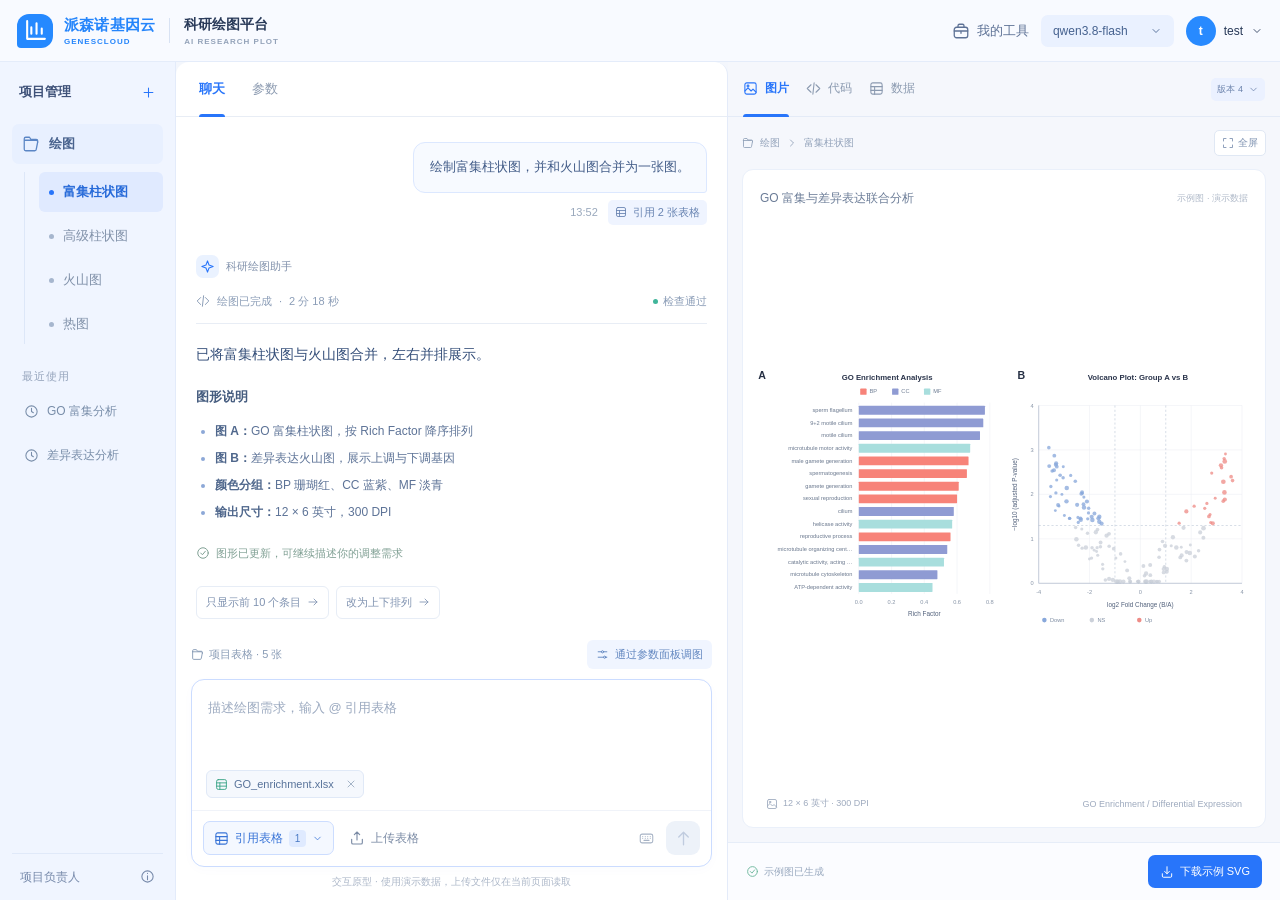
==== plot-table-reference/index.html @ 911f5435 "Add desktop scientific plot table-reference prototype" ====
<!doctype html>
<html lang="zh-CN">
<head>
  <meta charset="UTF-8">
  <meta name="viewport" content="width=device-width, initial-scale=1">
  <meta name="theme-color" content="#f4f7fd">
  <meta name="description" content="科研绘图工作台：表格引用与上传交互原型。">
  <title>科研绘图 · 表格引用交互原型</title>
  <link rel="icon" href="data:image/svg+xml,%3Csvg xmlns='http://www.w3.org/2000/svg' viewBox='0 0 40 40'%3E%3Crect width='40' height='40' rx='12' fill='%232875fa'/%3E%3Cpath d='M10 26V19m10 7V11m10 15V16' stroke='white' stroke-width='4' stroke-linecap='round'/%3E%3C/svg%3E">
  <style>
    :root{color-scheme:light;--blue:#2875fa;--blue-hover:#1765e8;--blue-soft:#edf4ff;--ink:#283958;--text:#4e6080;--muted:#8796ad;--line:#e8edf5;--panel:#f5f7fc;--green:#28a881;--shadow:0 14px 44px #2945701a;font-family:-apple-system,BlinkMacSystemFont,"PingFang SC","Microsoft YaHei",sans-serif;font-size:14px}
    *{box-sizing:border-box}body{margin:0;background:#f3f6fc;color:var(--ink)}button,input,textarea,select{font:inherit}button{cursor:pointer;color:inherit}button:disabled{cursor:not-allowed}button:focus-visible,a:focus-visible{outline:3px solid #94bcff;outline-offset:3px}button{border:0;background:none}button:disabled{opacity:.45}input:focus,textarea:focus{outline:none}svg.icon{height:18px;width:18px;flex-shrink:0;fill:none;stroke:currentColor;stroke-width:1.7;stroke-linecap:round;stroke-linejoin:round;vertical-align:middle}button svg{pointer-events:none}h1,h2,h3,p{margin:0}[hidden]{display:none!important}.sr-only{position:absolute;width:1px;height:1px;padding:0;margin:-1px;overflow:hidden;clip:rect(0,0,0,0);white-space:nowrap;border:0}
    .topbar{height:62px;border-bottom:1px solid #e4ecfa;display:flex;align-items:center;justify-content:space-between;padding:0 23px;background:#f8faff;gap:16px}.brand{display:flex;align-items:center;gap:11px;white-space:nowrap}.brand-mark{display:grid;place-items:center;background:#2589ff;color:white;border-radius:12px 12px 12px 4px;width:36px;height:34px}.brand-mark .icon{width:25px;height:25px;stroke-width:2}.brand-name{color:#2585fb;font-size:15px;font-weight:700;letter-spacing:.2px}.brand-name small{display:block;font-size:8px;letter-spacing:1px;margin-top:2px}.brand-divider{height:25px;width:1px;background:#d8e2f3;margin:0 3px}.product-name{font-weight:600;font-size:14px}.product-name small{display:block;color:#93a2b9;font-size:8px;letter-spacing:1px;margin-top:3px}.demo-badge{font-size:11px;color:#7c8aa4;border:1px solid #e0e7f2;border-radius:5px;padding:3px 6px;margin-left:5px;font-weight:400}.header-actions{display:flex;align-items:center;gap:14px}.header-quiet{display:flex;align-items:center;gap:7px;font-size:13px;color:#5e7296}.model{background:#eaf1ff;display:flex;align-items:center;gap:22px;border-radius:7px;padding:9px 12px;font-size:12px;color:#45618f}.model .icon{height:12px;width:12px}.avatar{height:30px;width:30px;background:#288aff;border-radius:50%;display:grid;place-items:center;color:white;font-weight:600}.user{display:flex;align-items:center;gap:8px;font-size:12px}.user .icon{width:12px;height:12px}
    .workspace{display:grid;grid-template-columns:208px minmax(430px,.97fr) minmax(420px,1.03fr);height:calc(100dvh - 62px);min-height:560px}.sidebar{display:flex;flex-direction:column;background:#f0f5ff;border-right:1px solid #e3ebfa;padding:21px 12px 13px;overflow:hidden}.sidebar-title{font-size:13px;font-weight:600;display:flex;justify-content:space-between;align-items:center;padding:0 7px 23px;color:#3f5279}.sidebar-title .icon{color:var(--blue);height:15px;width:15px}.project-folder{display:flex;align-items:center;gap:9px;font-weight:600;font-size:13px;color:#49638e;padding:11px 10px;background:#e8f0ff;border-radius:7px}.project-folder .icon{color:#5b86c5}.project-items{position:relative;margin:8px 0 25px 12px;padding-left:14px;border-left:1px solid #dde7f8;display:grid;gap:4px}.nav-item{text-align:left;display:flex;align-items:center;gap:9px;padding:11px 10px;border-radius:6px;color:#8091a9;font-size:13px;min-width:0}.nav-item::before{content:"";width:5px;height:5px;background:#a6b6ce;border-radius:100%;flex-shrink:0}.nav-item.active{color:#286bd9;background:#e0eaff;font-weight:600}.nav-item.active::before{background:var(--blue)}.nav-item:hover{background:#e8effb;color:#5879a9}.sidebar-section{color:#95a4bc;font-size:11px;padding:0 10px 8px;letter-spacing:1px}.recent-card{padding:11px 12px;margin-bottom:5px;color:#788da9;text-align:left;border-radius:7px;display:flex;gap:8px;align-items:center;font-size:12px}.recent-card:hover{background:#e6eefc}.recent-card .icon{width:15px;height:15px}.sidebar-bottom{margin-top:auto;border-top:1px solid #e0e9f9;padding:15px 8px 1px;display:flex;justify-content:space-between;font-size:12px;color:#7689aa}.sidebar-bottom .icon{width:15px;height:15px}
    .conversation{display:flex;flex-direction:column;min-width:0;min-height:0;background:white;border-right:1px solid #e4ebf9;border-radius:13px 13px 0 0;position:relative}.conversation-head{height:55px;flex-shrink:0;display:flex;align-items:stretch;border-bottom:1px solid var(--line);padding:0 23px;gap:27px}.tab{position:relative;display:flex;align-items:center;gap:7px;color:#8b9ab0;font-size:13px;padding:0 0 1px}.tab.active{color:var(--blue);font-weight:600}.tab.active::after{content:"";position:absolute;bottom:-1px;height:3px;background:var(--blue);border-radius:3px 3px 0 0;left:0;right:0}.preview-mobile{display:none;margin-left:auto;align-self:center;align-items:center;gap:5px;color:var(--blue);font-size:12px}.messages{flex:1;overflow:auto;min-height:0;padding:29px 26px 22px;scroll-behavior:smooth;scrollbar-width:thin;scrollbar-color:#dce5f3 transparent}.message{margin-bottom:25px;font-size:13px;line-height:1.9}.message.user-msg{display:flex;align-items:flex-end;flex-direction:column;margin-bottom:30px}.user-bubble{border:1px solid #dce8ff;background:#f7faff;padding:12px 16px;border-radius:12px 12px 3px 12px;max-width:94%;color:#425c88;white-space:pre-wrap;word-break:break-word}.user-meta{display:flex;gap:10px;align-items:center;color:#99a8bc;font-size:11px;margin-top:7px}.message-file{display:inline-flex;gap:6px;align-items:center;background:#eff4ff;color:#6884b2;border-radius:5px;padding:2px 7px;font-size:11px}.message-file .icon{height:12px;width:12px}.assistant-label{display:flex;align-items:center;gap:7px;color:#8292ac;font-size:11px;margin-bottom:13px}.assistant-symbol{height:23px;width:23px;border-radius:7px;background:#eaf2ff;color:var(--blue);display:grid;place-items:center}.assistant-symbol .icon{height:15px;width:15px}.process{display:flex;align-items:center;gap:7px;color:#8b9db7;font-size:11px;padding-bottom:12px;margin-bottom:17px;border-bottom:1px solid var(--line)}.process .icon{height:14px;width:14px}.process .done{width:5px;height:5px;border-radius:50%;background:#40b59a}.assistant-msg .lead{font-size:14px;color:#344e79;margin-bottom:17px}.assistant-msg h3{font-size:13px;color:#455c7f;font-weight:600;margin-bottom:8px}.assistant-msg ul{margin:0 0 17px;padding-left:19px;color:#5d7397;line-height:2.25;font-size:12px}.assistant-msg li::marker{color:#8da8d7}.assistant-msg strong{font-weight:600;color:#4f678c}.inline-code{font-size:11px;background:#f1f5fb;border:1px solid #e6edf7;padding:2px 5px;border-radius:4px;color:#7386a5;font-family:ui-monospace,SFMono-Regular,monospace}.success-note{display:flex;align-items:center;gap:6px;color:#80a094;font-size:11px}.success-note .icon{height:14px;width:14px}.suggestions{margin-top:22px;display:flex;gap:7px;flex-wrap:wrap}.suggestion{padding:5px 9px;border:1px solid #e7edf6;border-radius:6px;font-size:11px;color:#8093b1;background:white;display:flex;gap:6px;align-items:center}.suggestion:hover{border-color:#b8d1ff;color:var(--blue);background:#f8fbff}.suggestion .icon{height:12px;width:12px}.prototype-note{text-align:center;font-size:10px;color:#acb7c8;line-height:1.6;padding:7px 8px 0;min-height:22px}
    .composer-wrap{padding:0 20px 10px;flex-shrink:0;background:linear-gradient(0deg,#fff 88%,#ffffff00);position:relative;z-index:5}.composer-context{display:flex;justify-content:space-between;align-items:center;margin-bottom:10px;gap:8px;font-size:11px;color:#95a3b8}.library-link{display:flex;align-items:center;gap:5px;color:#889bb5;font-size:11px;padding:3px 0}.library-link:hover{color:var(--blue)}.library-link .icon{height:13px;width:13px}.parameter-link{display:flex;align-items:center;gap:6px;font-size:11px;padding:7px 9px;background:#f0f5ff;border-radius:6px;color:#6287c0}.parameter-link:hover{background:#e4edff}.parameter-link .icon{height:13px;width:13px}.composer{border:1px solid #cbdcff;border-radius:13px;background:#fff;box-shadow:0 3px 12px #326acd05;position:relative;transition:border-color .15s,box-shadow .15s}.composer:focus-within{border-color:#89b3ff;box-shadow:0 0 0 3px #2875fa08}.composer.drag-over{border-color:var(--blue);background:#f2f7ff;box-shadow:0 0 0 4px #2875fa12}.text-input{display:block;width:100%;resize:none;border:0;background:transparent;color:#364d72;padding:16px 16px 10px;min-height:90px;max-height:160px;font-size:13px;line-height:1.8;border-radius:13px 13px 0 0}.text-input::placeholder{color:#9caac0}.selected-files{display:flex;flex-wrap:wrap;gap:6px;padding:0 14px 12px;max-height:106px;overflow-y:auto;scrollbar-width:thin}.file-chip{max-width:100%;display:inline-flex;align-items:center;border:1px solid #e0e9f7;background:#f5f8fd;border-radius:6px;color:#58739a;min-height:28px;overflow:hidden}.chip-preview{display:flex;align-items:center;gap:6px;padding:4px 5px 4px 8px;min-width:0;font-size:11px}.chip-preview:hover{color:var(--blue)}.chip-preview .icon{color:#39a486;height:13px;width:13px}.chip-preview span{max-width:182px;overflow:hidden;text-overflow:ellipsis;white-space:nowrap}.chip-remove{padding:4px 6px;display:grid;place-items:center;color:#97a8bf;align-self:stretch}.chip-remove:hover{color:#e36868;background:#faeeee}.chip-remove .icon{height:12px;width:12px}.composer-footer{display:flex;align-items:center;gap:6px;padding:10px 11px 11px;border-top:1px solid #f0f3f9}.reference-button{display:flex;align-items:center;gap:6px;border:1px solid #ccddff;color:#3974d7;background:#f4f8ff;padding:7px 10px;border-radius:7px;font-size:12px;white-space:nowrap;min-height:34px}.reference-button:hover,.reference-button[aria-expanded=true]{background:#eaf2ff;border-color:#9fbfff}.reference-button .icon{height:15px;width:15px}.reference-button .chevron{height:11px;width:11px;transition:transform .2s}.reference-button[aria-expanded=true] .chevron{transform:rotate(180deg)}.selection-count{background:#dfeaff;color:#4b7bc5;border-radius:4px;min-width:17px;height:17px;display:grid;place-items:center;font-size:10px;padding:0 4px}.upload-button{display:flex;align-items:center;gap:6px;padding:7px 9px;color:#7b8ba5;font-size:12px;border-radius:6px;white-space:nowrap}.upload-button:hover{background:#f4f7fb;color:#4773b5}.upload-button .icon{height:16px;width:16px}.footer-spacer{flex:1}.keyboard-help{color:#a7b3c5;font-size:10px;position:relative;white-space:nowrap;display:flex;align-items:center;gap:5px;padding-right:6px}.keyboard-help .icon{width:15px;height:15px}.help-tip{display:none;position:absolute;bottom:calc(100% + 9px);right:0;background:#32445f;color:white;padding:7px 10px;font-size:10px;line-height:1.7;border-radius:6px;white-space:nowrap;box-shadow:var(--shadow)}.keyboard-help:hover .help-tip,.keyboard-help:focus-visible .help-tip{display:block}.send-button{height:34px;width:34px;display:grid;place-items:center;color:white;border-radius:9px;background:var(--blue);flex-shrink:0;transition:background .15s,transform .15s}.send-button:hover:enabled{background:var(--blue-hover);transform:translateY(-1px)}.send-button:disabled{opacity:1;background:#edf2f9;color:#c0ccdf}.send-button .icon{height:19px;width:19px}
    .table-picker{position:absolute;bottom:calc(100% + 12px);left:-1px;width:min(460px,calc(100% + 2px));background:white;border:1px solid #e0e8f4;border-radius:12px;box-shadow:0 14px 46px #243f7224;z-index:30;display:flex;flex-direction:column;max-height:min(490px,calc(100dvh - 270px));animation:popover-in .15s ease-out;overflow:hidden}.picker-head{display:flex;justify-content:space-between;align-items:center;padding:17px 17px 12px;flex-shrink:0}.picker-head h2{font-size:14px;color:#334967;font-weight:600}.picker-head p{font-size:11px;color:#9aa8bb;margin-top:5px}.icon-button{display:grid;place-items:center;width:28px;height:28px;border-radius:6px;color:#96a4b7;flex-shrink:0}.icon-button:hover{background:#f1f5fb;color:#5274a5}.icon-button .icon{height:16px;width:16px}.search-box{display:flex;align-items:center;gap:8px;border:1px solid #e2e9f3;background:#fafcfe;border-radius:7px;margin:0 16px 12px;padding:8px 10px;flex-shrink:0;color:#96a6bc}.search-box:focus-within{border-color:#9cbfff;box-shadow:0 0 0 2px #eaf2ff}.search-box input{width:100%;padding:0;border:0;background:transparent;font-size:12px;color:#526987;min-width:0}.search-box input::placeholder{color:#a8b4c6}.search-box .icon{height:15px;width:15px}.picker-list{overflow-y:auto;min-height:60px;padding:0 8px 9px;scrollbar-width:thin;scrollbar-color:#dae4f1 transparent}.picker-row{display:flex;align-items:center;gap:3px;border-radius:7px;min-height:59px;margin:2px 0;padding:0 7px 0 3px;border:1px solid transparent}.picker-row:hover{background:#f6f9fe}.picker-row.chosen{background:#f2f7ff;border-color:#e4edfd}.table-option{display:flex;align-items:center;gap:10px;min-width:0;flex:1;cursor:pointer;padding:10px 4px}.table-option input{margin:0 3px;accent-color:var(--blue);width:15px;height:15px;flex-shrink:0}.table-file-icon{width:30px;height:33px;border-radius:6px;background:#e9f6f0;color:#38a27e;display:grid;place-items:center;flex-shrink:0}.table-file-icon .icon{height:17px;width:17px}.file-option-copy{min-width:0}.file-option-name{display:block;font-size:12px;color:#4c6281;white-space:nowrap;text-overflow:ellipsis;overflow:hidden}.file-option-meta{display:block;font-size:10px;color:#9aa9bd;margin-top:5px}.peek-button{display:grid;place-items:center;width:28px;height:28px;border-radius:6px;color:#9eacc0;flex-shrink:0}.peek-button:hover{color:var(--blue);background:#e6eeff}.peek-button .icon{height:15px;width:15px}.picker-foot{border-top:1px solid var(--line);display:flex;align-items:center;gap:9px;padding:12px 16px;flex-shrink:0;background:#fff}.picker-summary{font-size:11px;color:#8a9ab2;flex:1}.picker-summary strong{color:var(--blue);font-weight:500}.small-button{border:1px solid #e0e7f1;background:white;color:#6d819f;padding:6px 11px;font-size:12px;border-radius:6px;line-height:1.4}.small-button:hover{background:#f5f8fd}.small-button.primary{background:var(--blue);border-color:var(--blue);color:white}.small-button.primary:hover{background:var(--blue-hover)}.empty-search{text-align:center;padding:29px 8px;font-size:12px;line-height:1.9;color:#9aa9bc}.empty-search .icon{display:block;margin:0 auto 7px;height:24px;width:24px}.drop-hint{pointer-events:none;position:absolute;inset:0;border-radius:12px;background:#f3f8fff5;display:none;place-items:center;color:var(--blue);font-size:13px;z-index:2}.drag-over .drop-hint{display:grid}
    .preview{display:flex;flex-direction:column;min-width:0;min-height:0;background:#f5f7fc}.preview-head{height:55px;display:flex;align-items:stretch;border-bottom:1px solid #e4ebf7;gap:21px;padding:0 19px;flex-shrink:0}.preview-head .tab{font-size:12px}.preview-head .icon{height:15px;width:15px}.version-button{margin-left:auto;display:flex;gap:5px;align-items:center;align-self:center;background:#ebf1ff;padding:6px 8px;font-size:10px;color:#6d84ad;border-radius:5px}.version-button .icon{height:11px;width:11px}.preview-tools{display:flex;align-items:center;justify-content:space-between;gap:8px;padding:13px 17px;color:#91a1b9;font-size:11px}.figure-breadcrumb{display:flex;gap:6px;align-items:center}.figure-breadcrumb .icon{width:12px;height:12px}.preview-tool-actions{display:flex;align-items:center;gap:9px}.fit-button{font-size:10px;color:#7d91b0;border:1px solid #e0e8f4;border-radius:5px;padding:5px 7px;background:white;display:flex;gap:4px;align-items:center}.fit-button:hover{color:var(--blue);border-color:#c5d7f6}.fit-button .icon{height:12px;width:12px}.preview-stage{flex:1;min-height:0;padding:0 14px 14px;display:flex;flex-direction:column}.figure-card{flex:1;min-height:0;background:white;border:1px solid #eaf0fa;border-radius:11px;display:flex;flex-direction:column;overflow:auto;position:relative}.figure-title{padding:24px 25px 0;font-size:12px;color:#6b7c97;font-weight:500;display:flex;align-items:center;justify-content:space-between;gap:5px}.figure-title small{font-size:9px;color:#b0bac9;font-weight:400}.figure-content{flex:1;display:flex;align-items:center;min-height:320px;padding:24px 15px}.figure-content svg{width:100%;height:auto;max-height:590px}.figure-content:fullscreen{background:white;padding:40px}.figure-foot{display:flex;align-items:center;justify-content:space-between;gap:7px;padding:17px 23px;color:#9eaabe;font-size:9px}.figure-foot span{display:flex;align-items:center;gap:5px}.figure-foot .icon{height:12px;width:12px}.preview-bottom{height:58px;border-top:1px solid #e6edf8;display:flex;align-items:center;justify-content:space-between;padding:0 18px;flex-shrink:0;background:#fbfcff}.preview-bottom-copy{display:flex;align-items:center;gap:5px;font-size:10px;color:#99a9bf}.preview-bottom-copy .icon{height:13px;width:13px;color:#6bb79b}.download-button{font-size:11px;display:flex;gap:6px;align-items:center;color:#fff;background:var(--blue);padding:9px 12px;border-radius:7px}.download-button .icon{height:14px;width:14px}.download-button:hover{background:var(--blue-hover)}.code-panel{padding:24px;min-height:100%;background:#fff}.code-panel-head{display:flex;align-items:center;justify-content:space-between;font-size:12px;color:#637d9f;padding-bottom:16px;border-bottom:1px solid var(--line)}.code-panel pre{font-family:ui-monospace,SFMono-Regular,monospace;font-size:11px;line-height:2;color:#5e7499;white-space:pre-wrap;overflow-wrap:anywhere;padding-top:12px}.data-panel{padding:22px;min-height:100%}.data-panel h2{font-size:14px;color:#526888;margin-bottom:7px}.data-panel p{font-size:11px;color:#96a5ba;margin-bottom:15px}.data-file{width:100%;display:flex;align-items:center;gap:10px;text-align:left;border:1px solid #e4ebf6;border-radius:8px;padding:14px 11px;margin:9px 0;font-size:12px;color:#5b7396}.data-file:hover{background:#f6f9ff;border-color:#c4d6f5}.data-file .icon{color:#38a580}.data-file small{display:block;color:#9aa9bf;font-size:10px;margin-top:5px}.data-file>.icon:last-child{margin-left:auto;color:#a5b4c9;height:14px;width:14px}.param-panel{padding:28px 25px;overflow:auto}.param-panel h2{font-size:15px;margin-bottom:8px}.param-panel>p{font-size:12px;line-height:1.8;color:#8fa0b8;margin-bottom:27px}.param-field{margin-bottom:23px}.param-field label{display:flex;justify-content:space-between;align-items:center;font-size:12px;color:#677d9f;margin-bottom:11px}.param-field input[type=text],.param-field select{border:1px solid #dfe7f3;background:white;border-radius:7px;padding:9px 10px;width:100%;color:#567194;font-size:12px}.param-field input[type=range]{width:100%;accent-color:var(--blue)}.color-fields{display:flex;gap:20px}.color-field{display:flex;align-items:center;gap:7px;color:#7b8fa9;font-size:11px}.color-field input{width:28px;height:28px;border:0;background:none;padding:0;cursor:pointer}.apply-params{background:var(--blue);border-radius:7px;color:white;padding:10px 15px;font-size:12px}
    dialog{padding:0;border:1px solid #e1e9f5;box-shadow:0 20px 70px #183d7533;border-radius:13px;width:min(760px,calc(100vw - 32px));max-height:calc(100dvh - 60px);color:var(--ink);background:white}dialog::backdrop{background:#1f355b40;backdrop-filter:blur(3px)}.dialog-header{display:flex;justify-content:space-between;align-items:center;gap:12px;padding:20px 23px;border-bottom:1px solid var(--line)}.dialog-title{display:flex;align-items:center;gap:10px;min-width:0}.dialog-title>.icon{color:#35a17e;height:22px;width:22px}.dialog-title h2{font-size:15px;font-weight:600;overflow-wrap:anywhere}.dialog-title p{font-size:11px;color:#94a3b9;margin-top:5px}.dialog-body{padding:21px 23px;overflow:auto;max-height:calc(100dvh - 240px)}.table-scroll{overflow-x:auto;border:1px solid var(--line);border-radius:7px}.data-table{border-collapse:collapse;width:100%;font-size:11px;color:#647b9c;text-align:left;white-space:nowrap}.data-table th{background:#f6f8fc;font-weight:500;color:#526b90}.data-table th,.data-table td{padding:11px 13px;border-bottom:1px solid #edf1f7}.data-table tr:last-child td{border-bottom:0}.data-table td:first-child{color:#8091ab}.dialog-note{font-size:11px;line-height:1.8;color:#94a4b9;margin-top:13px}.dialog-footer{display:flex;justify-content:space-between;align-items:center;padding:15px 23px;border-top:1px solid var(--line);font-size:11px;color:#97a6bc;gap:10px}.dialog-footer .small-button{white-space:nowrap}.library-dialog-files{display:grid;gap:8px}.library-dialog-file{display:flex;align-items:center;gap:11px;padding:13px;border:1px solid var(--line);border-radius:8px}.library-dialog-file>div{flex:1;min-width:0;font-size:12px}.library-dialog-file strong{display:block;font-weight:500;overflow:hidden;text-overflow:ellipsis;white-space:nowrap}.library-dialog-file small{color:#9ba9bc;display:block;margin-top:6px;font-size:10px}.library-dialog-file>.icon{color:#37a481}.toast{position:fixed;bottom:30px;left:50%;transform:translate(-50%,14px);padding:12px 18px;border:1px solid #dce6f4;background:#fff;box-shadow:0 8px 35px #20427120;border-radius:9px;font-size:12px;color:#5b7397;z-index:100;opacity:0;pointer-events:none;transition:opacity .2s,transform .2s;max-width:calc(100vw - 32px);line-height:1.6}.toast.show{opacity:1;transform:translate(-50%,0)}.typing{display:inline-flex;gap:4px;align-items:center;padding:7px 0}.typing i{display:block;width:5px;height:5px;background:#84a8e6;border-radius:50%;animation:blink 1s infinite}.typing i:nth-child(2){animation-delay:.15s}.typing i:nth-child(3){animation-delay:.3s}@keyframes blink{50%{opacity:.25;transform:translateY(-2px)}}@keyframes popover-in{from{opacity:0;transform:translateY(5px)}to{opacity:1;transform:translateY(0)}}
    @media(min-width:1800px){.workspace{grid-template-columns:238px minmax(600px,1fr) minmax(620px,1.05fr)}.messages{padding:35px 38px}.message{font-size:14px}.assistant-msg ul{font-size:13px}.composer-wrap{padding:0 28px 12px}.text-input{min-height:103px}.figure-content{padding:35px}}
    @media(max-width:1280px){.workspace{grid-template-columns:176px minmax(400px,1fr) minmax(380px,1fr)}.topbar{padding:0 17px}.demo-badge{display:none}.messages{padding:25px 20px}.composer-wrap{padding:0 15px 10px}.keyboard-help .help-label{display:none}.figure-breadcrumb{font-size:10px}.preview-tools{padding-left:14px;padding-right:14px}.figure-content{padding:18px 6px}.preview-head{gap:17px;padding:0 15px}.version-button{font-size:9px;padding:5px 6px}.figure-title{padding:20px 17px 0}.header-actions{gap:12px}}
    @media(max-width:1040px){.workspace{grid-template-columns:180px 1fr}.preview{display:none}.preview-mobile{display:flex}.conversation{border-radius:12px 12px 0 0}.messages{padding:25px 30px}.composer-wrap{padding:0 25px 12px}.preview-open .preview{display:flex;position:fixed;top:62px;bottom:0;left:180px;right:0;z-index:20}.preview-open .preview-tools .fit-button:first-child{display:flex}.preview-open .figure-content{padding:28px 20px}.header-quiet{display:none}.figure-content svg{max-height:520px}.brand-name{font-size:14px}}
    @media(max-width:650px){.topbar{height:55px;padding:0 15px;gap:8px}.brand{gap:8px}.brand-mark{height:30px;width:32px;border-radius:10px 10px 10px 3px}.brand-name{font-size:12px}.brand-name small{font-size:6px}.brand-divider{margin:0 1px;height:22px}.product-name{font-size:12px}.product-name small{font-size:6px}.header-actions{gap:8px}.model{display:none}.user{font-size:11px}.avatar{height:27px;width:27px;font-size:11px}.user .icon{display:none}.workspace{grid-template-columns:1fr;height:calc(100dvh - 55px);min-height:500px}.sidebar{display:none}.conversation{border-radius:0}.conversation-head{height:51px;padding:0 18px;gap:24px}.tab{font-size:12px}.preview-mobile{font-size:11px}.preview-mobile .icon{height:14px;width:14px}.messages{padding:23px 19px 17px}.message.user-msg{margin-bottom:25px}.assistant-msg .lead{font-size:13px}.assistant-msg ul{font-size:11px;line-height:2.2}.suggestion{font-size:10px}.composer-wrap{padding:0 12px 9px}.composer-context{margin-bottom:8px}.parameter-link{font-size:10px;padding:5px 7px}.library-link{font-size:10px}.text-input{font-size:12px;min-height:83px;padding:13px 13px 9px}.selected-files{padding:0 11px 10px;max-height:85px}.chip-preview{font-size:10px}.chip-preview span{max-width:171px}.composer-footer{padding:9px 9px 10px;gap:4px}.reference-button{font-size:11px;padding:7px 8px;gap:5px}.upload-button{font-size:11px;padding:7px 6px;gap:5px}.keyboard-help{padding-right:3px}.keyboard-help .icon{height:14px;width:14px}.send-button{height:33px;width:33px}.prototype-note{font-size:9px;min-height:19px;padding-top:6px}.table-picker{max-height:calc(100dvh - 260px);width:calc(100% + 2px)}.picker-head{padding:14px 13px 11px}.picker-head h2{font-size:13px}.picker-head p{font-size:10px}.search-box{margin:0 12px 9px}.picker-list{padding:0 5px 7px}.table-option{gap:7px}.file-option-name{font-size:11px}.file-option-meta{font-size:9px}.picker-row{min-height:56px}.table-file-icon{width:27px;height:30px}.picker-foot{padding:11px 12px;gap:6px}.picker-summary{font-size:10px}.small-button{font-size:11px;padding:6px 9px}.preview-open .preview{top:55px;left:0}.preview-head{height:51px}.preview-tools{padding:12px}.figure-title{font-size:10px;padding:17px 14px 0}.figure-title small{font-size:8px}.preview-open .figure-content{padding:18px 7px}.figure-content{min-height:270px}.figure-foot{padding:13px;font-size:8px}.preview-bottom{padding:0 13px}.dialog-header{padding:17px}.dialog-title h2{font-size:12px}.dialog-body{padding:16px}.dialog-footer{padding:13px 16px}.dialog-footer>span{font-size:10px}.table-picker .search-box input{font-size:12px}.param-panel{padding:24px 20px}.help-tip{right:-42px}}
    @media(prefers-reduced-motion:reduce){*,*::before,*::after{animation:none!important;transition:none!important;scroll-behavior:auto!important}}
  </style>
</head>
<body>
  <svg xmlns="http://www.w3.org/2000/svg" style="position:absolute;width:0;height:0;overflow:hidden" aria-hidden="true"><defs>
    <symbol id="i-table" viewBox="0 0 24 24"><rect x="3" y="3" width="18" height="18" rx="3"/><path d="M3 9h18M9 9v12M3 15h18"/></symbol>
    <symbol id="i-upload" viewBox="0 0 24 24"><path d="M12 15V3m-4 4 4-4 4 4M4 14v5a2 2 0 0 0 2 2h12a2 2 0 0 0 2-2v-5"/></symbol>
    <symbol id="i-arrow-up" viewBox="0 0 24 24"><path d="M12 20V4M6 10l6-6 6 6"/></symbol>
    <symbol id="i-chevron" viewBox="0 0 24 24"><path d="m6 9 6 6 6-6"/></symbol>
    <symbol id="i-close" viewBox="0 0 24 24"><path d="m6 6 12 12M6 18 18 6"/></symbol>
    <symbol id="i-search" viewBox="0 0 24 24"><circle cx="10.5" cy="10.5" r="6.5"/><path d="m16 16 4 4"/></symbol>
    <symbol id="i-eye" viewBox="0 0 24 24"><path d="M2.5 12s3.5-7 9.5-7 9.5 7 9.5 7-3.5 7-9.5 7-9.5-7-9.5-7Z"/><circle cx="12" cy="12" r="2.5"/></symbol>
    <symbol id="i-folder" viewBox="0 0 24 24"><path d="M3 7V5a2 2 0 0 1 2-2h5l2 3h7a2 2 0 0 1 2 2v2M3 7h16a2 2 0 0 1 2 2l-2 10a2 2 0 0 1-2 2H5a2 2 0 0 1-2-2V7Z"/></symbol>
    <symbol id="i-plus" viewBox="0 0 24 24"><path d="M12 5v14M5 12h14"/></symbol>
    <symbol id="i-chart" viewBox="0 0 24 24"><path d="M4 3v17h17M8 15V9m5 6V5m5 10v-5"/></symbol>
    <symbol id="i-image" viewBox="0 0 24 24"><rect x="3" y="3" width="18" height="18" rx="3"/><circle cx="8" cy="8" r="1.5"/><path d="m3 16 5-5 5 5 3-3 5 5"/></symbol>
    <symbol id="i-code" viewBox="0 0 24 24"><path d="m8 6-6 6 6 6m8-12 6 6-6 6m-3-15-2 18"/></symbol>
    <symbol id="i-check" viewBox="0 0 24 24"><path d="m5 12 4 4L19 6"/></symbol>
    <symbol id="i-check-circle" viewBox="0 0 24 24"><circle cx="12" cy="12" r="9"/><path d="m8 12 3 3 5-6"/></symbol>
    <symbol id="i-sliders" viewBox="0 0 24 24"><path d="M4 7h6m4 0h6M4 17h10m4 0h2"/><circle cx="12" cy="7" r="2"/><circle cx="16" cy="17" r="2"/></symbol>
    <symbol id="i-info" viewBox="0 0 24 24"><circle cx="12" cy="12" r="9"/><path d="M12 11v6m0-10h.01"/></symbol>
    <symbol id="i-keyboard" viewBox="0 0 24 24"><rect x="2" y="5" width="20" height="14" rx="3"/><path d="M6 9h.01M10 9h.01M14 9h.01M18 9h.01M6 12h.01M10 12h.01M14 12h.01M18 12h.01M8 15h8"/></symbol>
    <symbol id="i-download" viewBox="0 0 24 24"><path d="M12 3v12m-4-4 4 4 4-4M4 15v4a2 2 0 0 0 2 2h12a2 2 0 0 0 2-2v-4"/></symbol>
    <symbol id="i-expand" viewBox="0 0 24 24"><path d="M8 3H3v5m13-5h5v5M3 16v5h5m13-5v5h-5"/></symbol>
    <symbol id="i-back" viewBox="0 0 24 24"><path d="M20 12H4m6-6-6 6 6 6"/></symbol>
    <symbol id="i-sparkle" viewBox="0 0 24 24"><path d="m12 3 2.4 6.6L21 12l-6.6 2.4L12 21l-2.4-6.6L3 12l6.6-2.4L12 3Z"/></symbol>
    <symbol id="i-clock" viewBox="0 0 24 24"><circle cx="12" cy="12" r="9"/><path d="M12 7v5l3 2"/></symbol>
    <symbol id="i-arrow-right" viewBox="0 0 24 24"><path d="M4 12h16m-6-6 6 6-6 6"/></symbol>
    <symbol id="i-bag" viewBox="0 0 24 24"><rect x="3" y="7" width="18" height="14" rx="3"/><path d="M8 7V5a2 2 0 0 1 2-2h4a2 2 0 0 1 2 2v2M3 12h18m-9 0v3"/></symbol>
  </defs></svg>
  <header class="topbar">
    <div class="brand"><div class="brand-mark"><svg class="icon"><use href="#i-chart"/></svg></div><div class="brand-name">派森诺基因云<small>GENESCLOUD</small></div><div class="brand-divider"></div><div class="product-name">科研绘图平台<small>AI RESEARCH PLOT</small></div><span class="demo-badge">交互原型</span></div>
    <div class="header-actions"><span class="header-quiet"><svg class="icon"><use href="#i-bag"/></svg>我的工具</span><span class="model">qwen3.8-flash<svg class="icon"><use href="#i-chevron"/></svg></span><span class="user"><span class="avatar">t</span>test<svg class="icon"><use href="#i-chevron"/></svg></span></div>
  </header>
  <main class="workspace">
    <aside class="sidebar" aria-label="项目导航">
      <div class="sidebar-title">项目管理<svg class="icon" aria-hidden="true"><use href="#i-plus"/></svg></div>
      <div class="project-folder"><svg class="icon" aria-hidden="true"><use href="#i-folder"/></svg>绘图</div>
      <nav class="project-items" aria-label="绘图记录"><button class="nav-item active" data-plot="combined">富集柱状图</button><button class="nav-item" data-plot="bar">高级柱状图</button><button class="nav-item" data-plot="volcano">火山图</button><button class="nav-item" data-plot="heatmap">热图</button></nav>
      <div class="sidebar-section">最近使用</div><button class="recent-card" data-prompt="请对 GO 富集结果按 Rich Factor 降序排列，并保留前 15 个条目。"><svg class="icon"><use href="#i-clock"/></svg>GO 富集分析</button><button class="recent-card" data-prompt="请用差异表达数据绘制火山图，突出显示上调和下调基因。"><svg class="icon"><use href="#i-clock"/></svg>差异表达分析</button>
      <div class="sidebar-bottom"><span>项目负责人</span><svg class="icon" aria-hidden="true"><use href="#i-info"/></svg></div>
    </aside>
    <section class="conversation" aria-label="绘图对话">
      <div class="conversation-head"><button class="tab active" data-chat-tab="chat" aria-pressed="true">聊天</button><button class="tab" data-chat-tab="params" aria-pressed="false">参数</button><button class="preview-mobile" id="mobilePreview"><svg class="icon"><use href="#i-image"/></svg>图表预览</button></div>
      <div class="messages" id="messages" role="log" aria-label="聊天记录">
        <article class="message user-msg"><div class="user-bubble">绘制富集柱状图，并和火山图合并为一张图。</div><div class="user-meta"><span>13:52</span><span class="message-file"><svg class="icon"><use href="#i-table"/></svg>引用 2 张表格</span></div></article>
        <article class="message assistant-msg"><div class="assistant-label"><span class="assistant-symbol"><svg class="icon"><use href="#i-sparkle"/></svg></span>科研绘图助手</div><div class="process"><svg class="icon"><use href="#i-code"/></svg><span>绘图已完成</span><span>·</span><span>2 分 18 秒</span><span style="margin-left:auto;display:flex;align-items:center;gap:5px"><i class="done"></i>检查通过</span></div><p class="lead">已将富集柱状图与火山图合并，左右并排展示。</p><h3>图形说明</h3><ul><li><strong>图 A：</strong>GO 富集柱状图，按 Rich Factor 降序排列</li><li><strong>图 B：</strong>差异表达火山图，展示上调与下调基因</li><li><strong>颜色分组：</strong>BP 珊瑚红、CC 蓝紫、MF 淡青</li><li><strong>输出尺寸：</strong>12 × 6 英寸，300 DPI</li></ul><p class="success-note"><svg class="icon"><use href="#i-check-circle"/></svg>图形已更新，可继续描述你的调整需求</p><div class="suggestions"><button class="suggestion" data-prompt="把富集柱状图改为只显示前 10 个条目。">只显示前 10 个条目<svg class="icon"><use href="#i-arrow-right"/></svg></button><button class="suggestion" data-prompt="将两个子图改为上下排列。">改为上下排列<svg class="icon"><use href="#i-arrow-right"/></svg></button></div></article>
      </div>
      <section class="param-panel" id="params" hidden aria-label="绘图参数"><h2>绘图参数</h2><p>调整后点击“应用参数”，右侧示例图将同步更新。</p><div class="param-field"><label for="figureTitle">图表标题</label><input id="figureTitle" type="text" value="GO Enrichment Analysis" maxlength="65"></div><div class="param-field"><label for="termCount">显示条目数 <output id="termCountOutput">15</output></label><input id="termCount" type="range" min="5" max="20" value="15"></div><div class="param-field"><label for="figureLayout">子图排列</label><select id="figureLayout"><option value="horizontal">左右排列</option><option value="vertical">上下排列</option></select></div><div class="param-field"><label>分类配色</label><div class="color-fields"><label class="color-field"><input type="color" id="bpColor" value="#f78379" aria-label="BP 颜色">BP</label><label class="color-field"><input type="color" id="ccColor" value="#8f9bd3" aria-label="CC 颜色">CC</label><label class="color-field"><input type="color" id="mfColor" value="#a8dedd" aria-label="MF 颜色">MF</label></div></div><button class="apply-params" id="applyParams">应用参数</button></section>
      <div class="composer-wrap" id="composerWrap">
        <div class="composer-context"><button class="library-link" id="libraryButton"><svg class="icon"><use href="#i-folder"/></svg><span id="libraryCount">项目表格 · 5 张</span></button><button class="parameter-link" id="paramShortcut"><svg class="icon"><use href="#i-sliders"/></svg>通过参数面板调图</button></div>
        <form class="composer" id="composer">
          <label class="sr-only" for="prompt">描述绘图需求</label><textarea class="text-input" id="prompt" placeholder="描述绘图需求，输入 @ 引用表格" rows="2"></textarea>
          <div class="selected-files" id="selectedFiles" aria-label="本次引用的表格"></div>
          <div class="composer-footer"><button class="reference-button" id="referenceButton" type="button" aria-expanded="false" aria-controls="tablePicker"><svg class="icon"><use href="#i-table"/></svg>引用表格<span class="selection-count" id="selectionCount">1</span><svg class="icon chevron"><use href="#i-chevron"/></svg></button><button type="button" class="upload-button" id="uploadButton" title="上传新的表格并用于本次绘图"><svg class="icon"><use href="#i-upload"/></svg>上传表格</button><span class="footer-spacer"></span><button type="button" class="keyboard-help" aria-label="快捷键：Enter 发送；Shift 加 Enter 换行"><span class="help-label">Enter 发送</span><svg class="icon"><use href="#i-keyboard"/></svg><span class="help-tip">Enter 发送<br>Shift + Enter 换行</span></button><button class="send-button" id="sendButton" type="submit" disabled aria-label="发送绘图需求" title="发送"><svg class="icon"><use href="#i-arrow-up"/></svg></button></div>
          <section class="table-picker" id="tablePicker" hidden role="region" aria-label="引用项目表格">
            <div class="picker-head"><div><h2>引用项目表格</h2><p>选择本次绘图需要使用的表格，可多选</p></div><button class="icon-button" type="button" id="pickerClose" aria-label="取消选择并关闭"><svg class="icon"><use href="#i-close"/></svg></button></div>
            <label class="search-box"><svg class="icon"><use href="#i-search"/></svg><span class="sr-only">搜索表格名称</span><input id="tableSearch" type="search" placeholder="搜索表格名称" autocomplete="off"></label>
            <div class="picker-list" id="pickerList"></div>
            <div class="picker-foot"><span class="picker-summary" id="pickerSummary">已选 <strong>1</strong> 张表格</span><button class="small-button" type="button" id="pickerCancel">取消</button><button class="small-button primary" type="button" id="pickerApply">确认引用</button></div>
          </section>
          <div class="drop-hint">松开鼠标，上传并引用表格</div>
        </form>
        <p class="prototype-note">交互原型 · 使用演示数据，上传文件仅在当前页面读取</p>
      </div>
    </section>
    <section class="preview" aria-label="图形预览">
      <div class="preview-head"><button class="tab active" data-preview-tab="image" aria-pressed="true"><svg class="icon"><use href="#i-image"/></svg>图片</button><button class="tab" data-preview-tab="code" aria-pressed="false"><svg class="icon"><use href="#i-code"/></svg>代码</button><button class="tab" data-preview-tab="data" aria-pressed="false"><svg class="icon"><use href="#i-table"/></svg>数据</button><span class="version-button" id="versionLabel">版本 4<svg class="icon"><use href="#i-chevron"/></svg></span></div>
      <div class="preview-tools"><span class="figure-breadcrumb"><svg class="icon"><use href="#i-folder"/></svg>绘图<svg class="icon" style="transform:rotate(-90deg)"><use href="#i-chevron"/></svg><span id="figureName">富集柱状图</span></span><div class="preview-tool-actions"><button class="fit-button" id="backToChat" hidden><svg class="icon"><use href="#i-back"/></svg>返回聊天</button><button class="fit-button" id="fullscreenButton"><svg class="icon"><use href="#i-expand"/></svg>全屏</button></div></div>
      <div class="preview-stage"><div class="figure-card"><div id="imagePanel" style="display:flex;flex-direction:column;flex:1;min-height:0"><div class="figure-title"><span id="figureCaption">GO 富集与差异表达联合分析</span><small>示例图 · 演示数据</small></div><div class="figure-content" id="figureContent"></div><div class="figure-foot"><span><svg class="icon"><use href="#i-image"/></svg>12 × 6 英寸 · 300 DPI</span><span>GO Enrichment / Differential Expression</span></div></div><div class="code-panel" id="codePanel" hidden><div class="code-panel-head"><span>绘图代码示例 · Python</span><button class="small-button" id="copyCode">复制</button></div><pre id="codeContent"></pre></div><div class="data-panel" id="dataPanel" hidden></div></div></div>
      <div class="preview-bottom"><span class="preview-bottom-copy"><svg class="icon"><use href="#i-check-circle"/></svg>示例图已生成</span><button class="download-button" id="downloadButton"><svg class="icon"><use href="#i-download"/></svg>下载示例 SVG</button></div>
    </section>
  </main>
  <input type="file" id="fileInput" accept=".xlsx,.xls,.csv,.tsv" multiple hidden>
  <dialog id="previewDialog" aria-labelledby="dialogTitle"><div class="dialog-header"><div class="dialog-title"><svg class="icon"><use href="#i-table"/></svg><div><h2 id="dialogTitle"></h2><p id="dialogMeta"></p></div></div><button class="icon-button" id="dialogClose" aria-label="关闭预览"><svg class="icon"><use href="#i-close"/></svg></button></div><div class="dialog-body" id="dialogBody"></div><div class="dialog-footer"><span id="dialogFootnote"></span><button class="small-button primary" id="dialogDone">关闭预览</button></div></dialog>
  <div class="toast" id="toast" role="status" aria-live="polite"></div>
  <script>
  (()=>{
    'use strict';
    const $=id=>document.getElementById(id);
    const icon=name=>`<svg class="icon" aria-hidden="true"><use href="#i-${name}"/></svg>`;
    const esc=value=>String(value??'').replace(/[&<>"']/g,c=>({'&':'&amp;','<':'&lt;','>':'&gt;','"':'&quot;',"'":'&#39;'}[c]));
    const goRows=[['sperm flagellum','CC','0.77','18','23','0.00012'],['9+2 motile cilium','CC','0.76','16','21','0.00018'],['motile cilium','CC','0.74','22','30','0.00023'],['microtubule motor activity','MF','0.68','19','28','0.00047'],['male gamete generation','BP','0.67','24','36','0.00062'],['spermatogenesis','BP','0.66','25','38','0.00071'],['gamete generation','BP','0.61','26','43','0.00083'],['sexual reproduction','BP','0.60','27','45','0.00091'],['cilium','CC','0.58','29','50','0.00124'],['helicase activity','MF','0.57','12','21','0.00147'],['reproductive process','BP','0.56','28','50','0.00231'],['microtubule organizing center','CC','0.54','15','28','0.00352'],['catalytic activity, acting on DNA','MF','0.52','13','25','0.00419'],['microtubule cytoskeleton','CC','0.48','24','50','0.00523'],['ATP-dependent activity','MF','0.45','18','40','0.00628'],['tubulin binding','MF','0.42','13','31','0.00812'],['intracellular organelle','CC','0.40','32','80','0.00931'],['membrane-bounded organelle','CC','0.39','31','80','0.01045'],['ATP binding','MF','0.38','30','79','0.01342'],['reproduction','BP','0.36','29','81','0.01983']];
    const deRows=[['GENE001','2.43','0.00032','up'],['GENE002','-1.86','0.00124','down'],['GENE003','0.34','0.54126','NS'],['GENE004','3.12','0.00006','up'],['GENE005','-2.41','0.00015','down'],['GENE006','0.62','0.23148','NS'],['GENE007','-0.28','0.71364','NS'],['GENE008','1.76','0.00312','up']];
    let files=[{id:'go',name:'GO_enrichment.xlsx',rows:120,cols:6,size:'24.6 KB',kind:'演示数据',headers:['GO Term','Category','Rich Factor','DEG','Total','padj'],data:goRows},{id:'de',name:'differential_expression.csv',rows:18532,cols:4,size:'1.2 MB',kind:'演示数据',headers:['Gene','log2FoldChange','padj','Status'],data:deRows},{id:'groups',name:'sample_groups.xlsx',rows:12,cols:3,size:'8.4 KB',kind:'演示数据',headers:['Sample','Group','Batch'],data:[['A_01','Group A','1'],['A_02','Group A','1'],['A_03','Group A','2'],['B_01','Group B','1'],['B_02','Group B','1'],['B_03','Group B','2']]},{id:'annotation',name:'GO_annotation.tsv',rows:3260,cols:3,size:'268 KB',kind:'演示数据',headers:['Gene','GO ID','Category'],data:[['GENE001','GO:0007283','BP'],['GENE002','GO:0003777','MF'],['GENE003','GO:0031514','CC'],['GENE004','GO:0005524','MF'],['GENE005','GO:0007276','BP']]},{id:'kegg',name:'KEGG_enrichment.xlsx',rows:86,cols:4,size:'19.2 KB',kind:'演示数据',headers:['Pathway','Count','Rich Factor','padj'],data:[['Cell cycle','28','0.42','0.00031'],['DNA replication','19','0.38','0.00142'],['MAPK signaling pathway','22','0.34','0.00235'],['Apoptosis','16','0.28','0.00517'],['Oxidative phosphorylation','13','0.24','0.00946']]}];
    let selected=new Set(['go']),draft=new Set(),pickerOpen=false,mentionRange=null,version=4,sending=false,currentPlot='combined',stacked=false;
    let chartTitle='GO Enrichment Analysis',termCount=15,palette={BP:'#f78379',CC:'#8f9bd3',MF:'#a8dedd'},toastTimer;
    const getFile=id=>files.find(f=>f.id===id);
    function toast(message){$('toast').textContent=message;$('toast').classList.add('show');clearTimeout(toastTimer);toastTimer=setTimeout(()=>$('toast').classList.remove('show'),3000);}
    function metadata(f){return f.rows===null?`${f.size} · Excel 表格`:`${Number(f.rows).toLocaleString('en-US')} 行 × ${f.cols} 列 · ${f.size}`;}
    function updateFiles(){
      $('selectedFiles').innerHTML=[...selected].map(id=>{const f=getFile(id);return `<span class="file-chip"><button class="chip-preview" type="button" data-preview="${esc(id)}" title="预览 ${esc(f.name)}" aria-label="预览 ${esc(f.name)}">${icon('table')}<span>${esc(f.name)}</span></button><button class="chip-remove" type="button" data-remove="${esc(id)}" aria-label="移除引用 ${esc(f.name)}">${icon('close')}</button></span>`;}).join('');
      $('selectedFiles').hidden=!selected.size;$('selectionCount').textContent=selected.size;$('selectionCount').hidden=!selected.size;
      $('libraryCount').textContent=`项目表格 · ${files.length} 张`;updateSend();renderDataPanel();renderCode();
    }
    function updateSend(){$('sendButton').disabled=!$('prompt').value.trim()||sending;}
    function openPicker(fromMention=false){
      if(pickerOpen)return;
      draft=new Set(selected);pickerOpen=true;$('tablePicker').hidden=false;$('referenceButton').setAttribute('aria-expanded','true');$('tableSearch').value='';
      if(!fromMention)mentionRange=null;renderPicker();$('tableSearch').focus();
    }
    function closePicker({apply=false,focus=true}={}){
      if(!pickerOpen)return;
      if(apply){selected=new Set(draft);if(mentionRange){const p=$('prompt'),{start,end}=mentionRange;p.value=p.value.slice(0,start)+p.value.slice(end);p.setSelectionRange(start,start);}}
      pickerOpen=false;$('tablePicker').hidden=true;$('referenceButton').setAttribute('aria-expanded','false');mentionRange=null;
      updateFiles();if(focus){if(apply)$('prompt').focus();else $('referenceButton').focus();}
    }
    function renderPicker(){
      const query=$('tableSearch').value.trim().toLocaleLowerCase();const visible=files.filter(f=>f.name.toLocaleLowerCase().includes(query));
      $('pickerList').innerHTML=visible.length?visible.map(f=>`<div class="picker-row ${draft.has(f.id)?'chosen':''}"><label class="table-option"><input type="checkbox" data-select-file="${esc(f.id)}" ${draft.has(f.id)?'checked':''} aria-label="引用 ${esc(f.name)}"><span class="table-file-icon">${icon('table')}</span><span class="file-option-copy"><span class="file-option-name">${esc(f.name)}</span><span class="file-option-meta">${esc(metadata(f))}</span></span></label><button class="peek-button" type="button" data-preview="${esc(f.id)}" aria-label="预览 ${esc(f.name)}" title="预览表格">${icon('eye')}</button></div>`).join(''):`<div class="empty-search">${icon('search')}未找到匹配的表格<br>试试其他名称，或上传新的表格</div>`;
      updateDraftCount();
    }
    function updateDraftCount(){$('pickerSummary').innerHTML=`已选 <strong>${draft.size}</strong> 张表格`;$('pickerApply').textContent=draft.size?`确认引用${draft.size>1?'（'+draft.size+'）':''}`:'确认';}
    function tableHTML(f){if(!f.data)return '<p class="dialog-note">此交互原型不解析 Excel 内容。文件已加入当前页面，可引用、移除；上传 CSV 或 TSV 可预览实际数据。</p>';if(!f.headers.length)return '<p class="dialog-note">这是一张空表格。</p>';return `<div class="table-scroll"><table class="data-table"><thead><tr><th>#</th>${f.headers.map(h=>`<th scope="col">${esc(h)}</th>`).join('')}</tr></thead><tbody>${f.data.slice(0,8).map((row,i)=>`<tr><td>${i+1}</td>${f.headers.map((h,j)=>`<td>${esc(row[j]??'')}</td>`).join('')}</tr>`).join('')}</tbody></table></div><p class="dialog-note">${f.kind==='演示数据'?'以下为演示数据的前 '+Math.min(8,f.data.length)+' 行。':'预览前 '+Math.min(8,f.data.length)+' 行，首行用作列名。'}</p>`;}
    function previewFile(id){const f=getFile(id);if(!f)return;$('dialogTitle').textContent=f.name;$('dialogMeta').textContent=metadata(f);$('dialogBody').innerHTML=tableHTML(f);$('dialogFootnote').textContent=f.kind==='演示数据'?'演示数据，仅用于体验表格引用流程':'本地读取，未上传到服务器';if(!$('previewDialog').open)$('previewDialog').showModal();}
    function showLibrary(){
      $('dialogTitle').textContent='项目表格';$('dialogMeta').textContent=`共 ${files.length} 张表格`;$('dialogBody').innerHTML='<div class="library-dialog-files">'+files.map(f=>`<div class="library-dialog-file">${icon('table')}<div><strong>${esc(f.name)}</strong><small>${esc(metadata(f))}</small></div><button class="small-button" type="button" data-preview="${esc(f.id)}">预览</button></div>`).join('')+'</div>';$('dialogFootnote').textContent='点击输入区的“引用表格”，选择用于本次绘图的文件';if(!$('previewDialog').open)$('previewDialog').showModal();
    }
    function parseDelimited(text,delimiter){
      const result=[];let row=[],cell='',quoted=false;text=text.replace(/^\uFEFF/,'');
      for(let i=0;i<text.length;i++){const c=text[i];if(c==='"'){if(quoted&&text[i+1]==='"'){cell+='"';i++;}else if(quoted||!cell)quoted=!quoted;else cell+=c;}else if(c===delimiter&&!quoted){row.push(cell);cell='';}else if((c==='\n'||c==='\r')&&!quoted){if(c==='\r'&&text[i+1]==='\n')i++;row.push(cell);if(row.some(v=>v!==''))result.push(row);row=[];cell='';}else cell+=c;}
      if(quoted)throw new Error('表格中存在未闭合的引号');row.push(cell);if(row.some(v=>v!==''))result.push(row);return result;
    }
    async function uploadFiles(list){
      let added=0,rejected=[];const uploads=[...list];
      for(const file of uploads){const ext=file.name.split('.').pop().toLowerCase();if(!['xlsx','xls','csv','tsv'].includes(ext)){rejected.push(`${file.name} 格式不支持`);continue;}if(file.size>10*1024*1024){rejected.push(`${file.name} 超过 10 MB`);continue;}
        let f={id:crypto.randomUUID?crypto.randomUUID():'file-'+Date.now()+'-'+Math.random().toString(36).slice(2),name:file.name,size:file.size<1024?`${file.size} B`:(file.size/1024).toFixed(1)+' KB',kind:'本地文件',rows:null,cols:null,headers:[],data:null};
        if(ext==='csv'||ext==='tsv'){try{const rows=parseDelimited(await file.text(),ext==='tsv'?'\t':',');if(!rows.length){rejected.push(`${file.name} 没有可读取的数据`);continue;}f.headers=rows[0].map((h,i)=>h||`列 ${i+1}`);f.rows=rows.length-1;f.cols=f.headers.length;f.data=rows.slice(1,9);}catch(e){rejected.push(`${file.name} 读取失败：${e.message}`);continue;}}
        files.push(f);selected.add(f.id);added++;
      }
      updateFiles();$('fileInput').value='';if(added)toast(`已添加并引用 ${added} 张表格${rejected.length?'；'+rejected.length+' 个文件未添加':''}`);else if(rejected.length)toast(rejected[0]);
    }
    function renderDataPanel(){const used=[...selected].map(getFile);$('dataPanel').innerHTML=`<h2>本次引用的表格</h2><p>${used.length?`已选 ${used.length} 张，点击可预览数据`:'尚未引用表格，可在输入区选择或上传'}</p>`+used.map(f=>`<button class="data-file" data-preview="${esc(f.id)}">${icon('table')}<span>${esc(f.name)}<small>${esc(metadata(f))}</small></span>${icon('arrow-right')}</button>`).join('');}
    function setChatTab(tab){const params=tab==='params';$('messages').hidden=params;$('params').hidden=!params;$('composerWrap').hidden=params;document.querySelectorAll('[data-chat-tab]').forEach(b=>{const active=b.dataset.chatTab===tab;b.classList.toggle('active',active);b.setAttribute('aria-pressed',active);});}
    function setPreviewTab(tab){document.querySelectorAll('[data-preview-tab]').forEach(b=>{const active=b.dataset.previewTab===tab;b.classList.toggle('active',active);b.setAttribute('aria-pressed',active);});$('imagePanel').hidden=tab!=='image';$('codePanel').hidden=tab!=='code';$('dataPanel').hidden=tab!=='data';$('downloadButton').hidden=tab!=='image';if(tab==='data')renderDataPanel();}
    function axisLine(x1,y1,x2,y2,extra=''){return `<line x1="${x1}" y1="${y1}" x2="${x2}" y2="${y2}" ${extra}/>`;}
    function goChart(x,y,width,height){
      const left=width<360?145:155,plotW=width-left-20,top=58,bottom=42,plotH=height-top-bottom;const rows=goRows.slice(0,termCount),rowH=plotH/rows.length;
      let s=`<g transform="translate(${x} ${y})"><text x="13" y="22" font-size="15" font-weight="600" fill="#263044">A</text><text x="${width/2+15}" y="24" text-anchor="middle" font-size="11" font-weight="600" fill="#29334a">${esc(chartTitle)}</text>`;
      ['BP','CC','MF'].forEach((cat,i)=>{const lx=left+2+i*45;s+=`<rect x="${lx}" y="36" width="9" height="9" rx="1" fill="${palette[cat]}"/><text x="${lx+13}" y="43" font-size="8" fill="#6c7b92">${cat}</text>`;});
      for(let i=0;i<=4;i++){const px=left+plotW*i/4;s+=axisLine(px,top-2,px,height-bottom,'stroke="#edf0f5" stroke-width=".8"');s+=`<text x="${px}" y="${height-bottom+14}" text-anchor="middle" font-size="8" fill="#8592a5">${(i*.2).toFixed(1)}</text>`;}
      rows.forEach((r,i)=>{const yy=top+i*rowH;const label=r[0].length>28?r[0].slice(0,27)+'…':r[0];s+=`<text x="${left-9}" y="${yy+rowH*.62}" text-anchor="end" font-size="8" fill="#69778d">${esc(label)}</text><rect x="${left}" y="${yy+rowH*.14}" width="${Number(r[2])/.8*plotW}" height="${rowH*.7}" rx=".6" fill="${palette[r[1]]}"/>`;});
      s+=`<text x="${left+plotW/2}" y="${height-11}" text-anchor="middle" font-size="9" fill="#53627c">Rich Factor</text></g>`;return s;
    }
    function volcanoChart(x,y,width,height){
      const left=43,right=20,top=60,bottom=57,pw=width-left-right,ph=height-top-bottom;let s=`<g transform="translate(${x} ${y})"><text x="13" y="22" font-size="15" font-weight="600" fill="#263044">B</text><text x="${width/2+8}" y="24" text-anchor="middle" font-size="11" font-weight="600" fill="#29334a">Volcano Plot: Group A vs B</text>`;
      for(let i=0;i<=4;i++){const yy=top+ph*i/4;s+=axisLine(left,yy,width-right,yy,'stroke="#edf0f5" stroke-width=".8"');s+=`<text x="${left-7}" y="${yy+3}" text-anchor="end" font-size="8" fill="#8592a5">${4-i}</text>`;}
      for(let i=0;i<=4;i++){const xx=left+pw*i/4;s+=axisLine(xx,top,xx,top+ph,'stroke="#edf0f5" stroke-width=".8"');s+=`<text x="${xx}" y="${top+ph+15}" text-anchor="middle" font-size="8" fill="#8592a5">${-4+i*2}</text>`;}
      [-1,1].forEach(n=>{const xx=left+(n+4)/8*pw;s+=axisLine(xx,top,xx,top+ph,'stroke="#b9c5d5" stroke-dasharray="3 3" stroke-width=".8"');});const threshold=top+ph*(1-1.3/4);s+=axisLine(left,threshold,width-right,threshold,'stroke="#b9c5d5" stroke-dasharray="3 3" stroke-width=".8"');
      for(let i=0;i<152;i++){const pseudo=n=>{const a=Math.sin(n*78.233+14.367)*43758.5453;return a-Math.floor(a);};const val=(pseudo(i+1)-.5)*7.3,significance=Math.min(3.85,Math.max(.04,Math.abs(val)*.79+pseudo(i+243)*1.4-1.1)),color=val>1&&significance>1.3?'#ee8c87':val< -1&&significance>1.3?'#88a8db':'#cbd0d9';const cx=left+(val+4)/8*pw,cy=top+ph*(1-significance/4);s+=`<circle cx="${cx.toFixed(2)}" cy="${cy.toFixed(2)}" r="${(2+pseudo(i+512)*1.3).toFixed(2)}" fill="${color}" opacity=".77"/>`;}
      s+=axisLine(left,top,left,top+ph,'stroke="#9cabbf" stroke-width=".8"')+axisLine(left,top+ph,width-right,top+ph,'stroke="#9cabbf" stroke-width=".8"');s+=`<text x="${left+pw/2}" y="${height-24}" text-anchor="middle" font-size="9" fill="#53627c">log2 Fold Change (B/A)</text><text x="12" y="${top+ph/2}" transform="rotate(-90 12 ${top+ph/2})" text-anchor="middle" font-size="9" fill="#53627c">−log10 (adjusted P-value)</text>`;
      [['#88a8db','Down'],['#cbd0d9','NS'],['#ee8c87','Up']].forEach(([c,l],i)=>{const lx=left+8+i*67;s+=`<circle cx="${lx}" cy="${height-5}" r="3.2" fill="${c}"/><text x="${lx+8}" y="${height-2}" font-size="8" fill="#7c8ba1">${l}</text>`;});return s+'</g>';
    }
    function heatmapChart(){let s='<text x="330" y="29" text-anchor="middle" font-size="14" fill="#29334a">Gene Expression Heatmap</text>';const colors=['#7b9fca','#9fb9d9','#ccd9e8','#eef0f5','#efc9c6','#e6a39d','#d67f79'];for(let r=0;r<16;r++){s+=`<text x="185" y="${73+r*15}" text-anchor="end" font-size="9" fill="#7085a0">GENE${String(r+1).padStart(3,'0')}</text>`;for(let c=0;c<12;c++){const n=(r*7+c*3+Math.floor(Math.sin(r+c)*10)+20)%7;s+=`<rect x="${198+c*24}" y="${62+r*15}" width="23" height="14" fill="${colors[n]}"/>`;}}for(let c=0;c<12;c++)s+=`<text x="${210+c*24}" y="322" text-anchor="middle" font-size="8" fill="#8493a9">${c<6?'A':'B'}${c%6+1}</text>`;return s;}
    function renderChart(){
      let content='',w=720,h=368;
      if(currentPlot==='heatmap')content=heatmapChart();else if(currentPlot==='bar')content=goChart(90,0,540,h);else if(currentPlot==='volcano')content=volcanoChart(100,0,520,h);else if(stacked){w=510;h=720;content=goChart(0,0,500,350)+volcanoChart(0,365,500,350);}else content=goChart(0,0,360,h)+volcanoChart(366,0,350,h);
      $('figureContent').innerHTML=`<svg id="plotSvg" xmlns="http://www.w3.org/2000/svg" viewBox="0 0 ${w} ${h}" role="img" aria-label="${esc(currentPlot==='combined'?'GO 富集柱状图与差异表达火山图示例':currentPlot==='bar'?'GO 富集柱状图示例':currentPlot==='volcano'?'差异表达火山图示例':'基因表达热图示例')}" style="font-family:Arial,sans-serif"><rect width="${w}" height="${h}" fill="white"/>${content}</svg>`;
      const caption={combined:'GO 富集与差异表达联合分析',bar:'GO 富集分析',volcano:'差异表达分析',heatmap:'基因表达热图'};$('figureCaption').textContent=caption[currentPlot];renderCode();
    }
    function renderCode(){const names=[...selected].map(getFile).map(f=>f.name);$('codeContent').textContent=`# 绘图代码示例，非实际运行结果\n# 本次引用：${names.join(', ')||'尚未选择表格'}\nimport pandas as pd\nimport matplotlib.pyplot as plt\n\ngo = pd.read_excel("GO_enrichment.xlsx")\nde = pd.read_csv("differential_expression.csv")\n\nfig, axes = plt.subplots(${stacked?'2, 1':'1, 2'}, figsize=(${stacked?'6, 12':'12, 6'}))\ntop = go.sort_values("Rich Factor").tail(${termCount})\ncolors = {"BP": "${palette.BP}",\n          "CC": "${palette.CC}",\n          "MF": "${palette.MF}"}\naxes[0].barh(top["GO Term"], top["Rich Factor"],\n             color=top["Category"].map(colors))\naxes[0].set_title(${JSON.stringify(chartTitle)})\naxes[0].set_xlabel("Rich Factor")\n\n# 火山图使用差异表达结果的 log2FoldChange 与 padj\n# 在实际环境中补充火山图绘图逻辑\nplt.tight_layout()\nplt.savefig("combined_figure.svg")`;}
    async function submitPrompt(event){
      event?.preventDefault();const text=$('prompt').value.trim();if(!text||sending)return;
      if(pickerOpen)closePicker({apply:true,focus:false});const used=[...selected].map(getFile);sending=true;updateSend();
      const user=document.createElement('article');user.className='message user-msg';const time=new Date().toLocaleTimeString('zh-CN',{hour:'2-digit',minute:'2-digit',timeZone:'Asia/Shanghai'});
      user.innerHTML=`<div class="user-bubble">${esc(text)}</div><div class="user-meta"><span>${esc(time)}</span>${used.length?`<span class="message-file">${icon('table')}引用 ${used.length} 张表格</span>`:''}</div>${used.length?`<div style="margin-top:7px;display:flex;gap:5px;flex-wrap:wrap;justify-content:flex-end">${used.map(f=>`<button type="button" class="message-file" data-preview="${esc(f.id)}">${icon('table')}${esc(f.name)}</button>`).join('')}</div>`:''}`;
      $('messages').append(user);$('prompt').value='';$('prompt').style.height='';
      const answer=document.createElement('article');answer.className='message assistant-msg';answer.innerHTML=`<div class="assistant-label"><span class="assistant-symbol">${icon('sparkle')}</span>科研绘图助手</div><span class="typing" aria-label="正在生成示例回复"><i></i><i></i><i></i></span>`;$('messages').append(answer);$('messages').scrollTop=$('messages').scrollHeight;
      await new Promise(resolve=>setTimeout(resolve,650));
      let changed=false,description='';
      const count=text.match(/前\s*(\d+)\s*个/);if(count){termCount=Math.max(5,Math.min(20,Number(count[1])));$('termCount').value=termCount;$('termCountOutput').value=termCount;description=`已将富集条目数调整为 ${termCount} 个。`;changed=true;}
      if(/上下|纵向/.test(text)){stacked=true;$('figureLayout').value='vertical';description+='两个子图已改为上下排列。';changed=true;}
      if(/左右|横向|并排/.test(text)){stacked=false;$('figureLayout').value='horizontal';description+='两个子图已改为左右排列。';changed=true;}
      if(/合并|两个/.test(text)){currentPlot='combined';changed=true;}
      if(!changed&&/火山/.test(text)){currentPlot='volcano';description='已切换为火山图示例。';changed=true;}
      if(!changed&&/热图/.test(text)){currentPlot='heatmap';description='已切换为热图示例。';changed=true;}
      const local=used.some(f=>f.kind==='本地文件');
      answer.innerHTML=`<div class="assistant-label"><span class="assistant-symbol">${icon('sparkle')}</span>科研绘图助手<span style="margin-left:auto;color:#a4b2c6">演示回复</span></div><p class="lead">${description||`已接收绘图需求${used.length?`，本次引用 ${used.length} 张表格`:''}。`}</p>${used.length?`<ul>${used.map(f=>`<li>${esc(f.name)}${f.rows===null?'':` · ${Number(f.rows).toLocaleString('en-US')} 行 × ${f.cols} 列`}</li>`).join('')}</ul>`:''}<p style="font-size:11px;color:#94a4ba;line-height:1.8">${local?'引用与文件预览已生效；当前图表使用演示数据，未对本地文件运行实际科研分析。':changed?'右侧示例图已同步更新。此页面使用演示数据，未调用实际绘图服务。':'表格引用流程已完成。此页面展示交互效果，未调用实际绘图服务。'}</p>`;
      if(changed){version++;$('versionLabel').innerHTML=`版本 ${version}${icon('chevron')}`;renderChart();setPreviewTab('image');syncPlotNav();}
      sending=false;updateSend();$('messages').scrollTop=$('messages').scrollHeight;$('prompt').focus();
    }
    function syncPlotNav(){const plotNames={combined:'富集柱状图',bar:'高级柱状图',volcano:'火山图',heatmap:'热图'};document.querySelectorAll('[data-plot]').forEach(b=>b.classList.toggle('active',b.dataset.plot===currentPlot));$('figureName').textContent=plotNames[currentPlot];}
    $('referenceButton').addEventListener('click',()=>pickerOpen?closePicker():openPicker());$('pickerClose').addEventListener('click',()=>closePicker());$('pickerCancel').addEventListener('click',()=>closePicker());$('pickerApply').addEventListener('click',()=>closePicker({apply:true}));$('tableSearch').addEventListener('input',renderPicker);
    $('pickerList').addEventListener('change',e=>{const id=e.target.dataset.selectFile;if(!id)return;e.target.checked?draft.add(id):draft.delete(id);e.target.closest('.picker-row').classList.toggle('chosen',e.target.checked);updateDraftCount();});
    document.addEventListener('click',e=>{
      const peek=e.target.closest('[data-preview]');if(peek){previewFile(peek.dataset.preview);return;}
      const remove=e.target.closest('[data-remove]');if(remove){selected.delete(remove.dataset.remove);updateFiles();return;}
      const suggestion=e.target.closest('[data-prompt]');if(suggestion){setChatTab('chat');$('prompt').value=suggestion.dataset.prompt;$('prompt').focus();updateSend();return;}
      const chatTab=e.target.closest('[data-chat-tab]');if(chatTab){if(pickerOpen)closePicker({focus:false});setChatTab(chatTab.dataset.chatTab);return;}
      const previewTab=e.target.closest('[data-preview-tab]');if(previewTab){setPreviewTab(previewTab.dataset.previewTab);return;}
      const plot=e.target.closest('[data-plot]');if(plot){currentPlot=plot.dataset.plot;syncPlotNav();renderChart();setPreviewTab('image');return;}
      if(pickerOpen&&!$('tablePicker').contains(e.target)&&!$('referenceButton').contains(e.target)&&!$('previewDialog').contains(e.target)&&e.target!==$('prompt'))closePicker({focus:false});
    });
    $('prompt').addEventListener('input',e=>{updateSend();const p=e.target;const caret=p.selectionStart;if(e.isComposing)return;if(p.value[caret-1]==='@'&&(caret===1||/[\s\u4e00-\u9fff]/.test(p.value[caret-2]))){mentionRange={start:caret-1,end:caret};openPicker(true);}p.style.height='auto';p.style.height=Math.max(83,Math.min(160,p.scrollHeight))+'px';});
    $('prompt').addEventListener('keydown',e=>{if(e.key==='Enter'&&!e.shiftKey&&!e.isComposing&&e.keyCode!==229){e.preventDefault();submitPrompt();}});
    $('tableSearch').addEventListener('keydown',e=>{if(e.key==='Enter'){e.preventDefault();const candidates=[...$('pickerList').querySelectorAll('[data-select-file]')];if(candidates.length===1){candidates[0].checked=true;draft.add(candidates[0].dataset.selectFile);}closePicker({apply:true});}else if(e.key==='ArrowDown'){e.preventDefault();$('pickerList').querySelector('input')?.focus();}});
    document.addEventListener('keydown',e=>{if(e.key==='Escape'&&pickerOpen&&!$('previewDialog').open){e.preventDefault();closePicker();}if(e.key==='Escape'&&!pickerOpen)document.body.classList.remove('preview-open');});
    $('composer').addEventListener('submit',submitPrompt);$('uploadButton').addEventListener('click',()=>{if(pickerOpen)closePicker({focus:false});$('fileInput').click();});$('fileInput').addEventListener('change',e=>uploadFiles(e.target.files));
    let dragDepth=0;['dragenter','dragover'].forEach(type=>$('composer').addEventListener(type,e=>{e.preventDefault();if(type==='dragenter')dragDepth++;$('composer').classList.add('drag-over');}));$('composer').addEventListener('dragleave',e=>{e.preventDefault();dragDepth=Math.max(0,dragDepth-1);if(!dragDepth)$('composer').classList.remove('drag-over');});$('composer').addEventListener('drop',e=>{e.preventDefault();dragDepth=0;$('composer').classList.remove('drag-over');if(e.dataTransfer.files.length)uploadFiles(e.dataTransfer.files);});
    $('libraryButton').addEventListener('click',showLibrary);$('dialogClose').addEventListener('click',()=>$('previewDialog').close());$('dialogDone').addEventListener('click',()=>$('previewDialog').close());$('previewDialog').addEventListener('click',e=>{if(e.target===$('previewDialog')){const rect=$('previewDialog').getBoundingClientRect();if(e.clientX<rect.left||e.clientX>rect.right||e.clientY<rect.top||e.clientY>rect.bottom)$('previewDialog').close();}});
    $('paramShortcut').addEventListener('click',()=>setChatTab('params'));$('termCount').addEventListener('input',e=>$('termCountOutput').value=e.target.value);$('applyParams').addEventListener('click',()=>{chartTitle=$('figureTitle').value.trim()||'GO Enrichment Analysis';termCount=Number($('termCount').value);stacked=$('figureLayout').value==='vertical';palette={BP:$('bpColor').value,CC:$('ccColor').value,MF:$('mfColor').value};version++;$('versionLabel').innerHTML=`版本 ${version}${icon('chevron')}`;renderChart();setPreviewTab('image');toast('参数已应用，示例图已更新');});
    $('mobilePreview').addEventListener('click',()=>{document.body.classList.add('preview-open');$('backToChat').hidden=false;});$('backToChat').addEventListener('click',()=>document.body.classList.remove('preview-open'));
    $('fullscreenButton').addEventListener('click',async()=>{try{if(document.fullscreenElement)await document.exitFullscreen();else if($('figureContent').requestFullscreen)await $('figureContent').requestFullscreen();else toast('当前浏览器不支持全屏，请使用浏览器缩放查看');}catch{toast('当前浏览器不支持此全屏操作');}});
    $('copyCode').addEventListener('click',async()=>{try{await navigator.clipboard.writeText($('codeContent').textContent);toast('绘图代码示例已复制');}catch{toast('浏览器未开放复制权限，可选中代码后复制');}});
    $('downloadButton').addEventListener('click',()=>{const svg=$('plotSvg').outerHTML;const url=URL.createObjectURL(new Blob([svg],{type:'image/svg+xml;charset=utf-8'}));const a=document.createElement('a');a.href=url;a.download='research-plot-demo.svg';a.click();setTimeout(()=>URL.revokeObjectURL(url),1000);toast('已下载示例 SVG');});
    updateFiles();renderChart();
  })();
  </script>
</body>
</html>
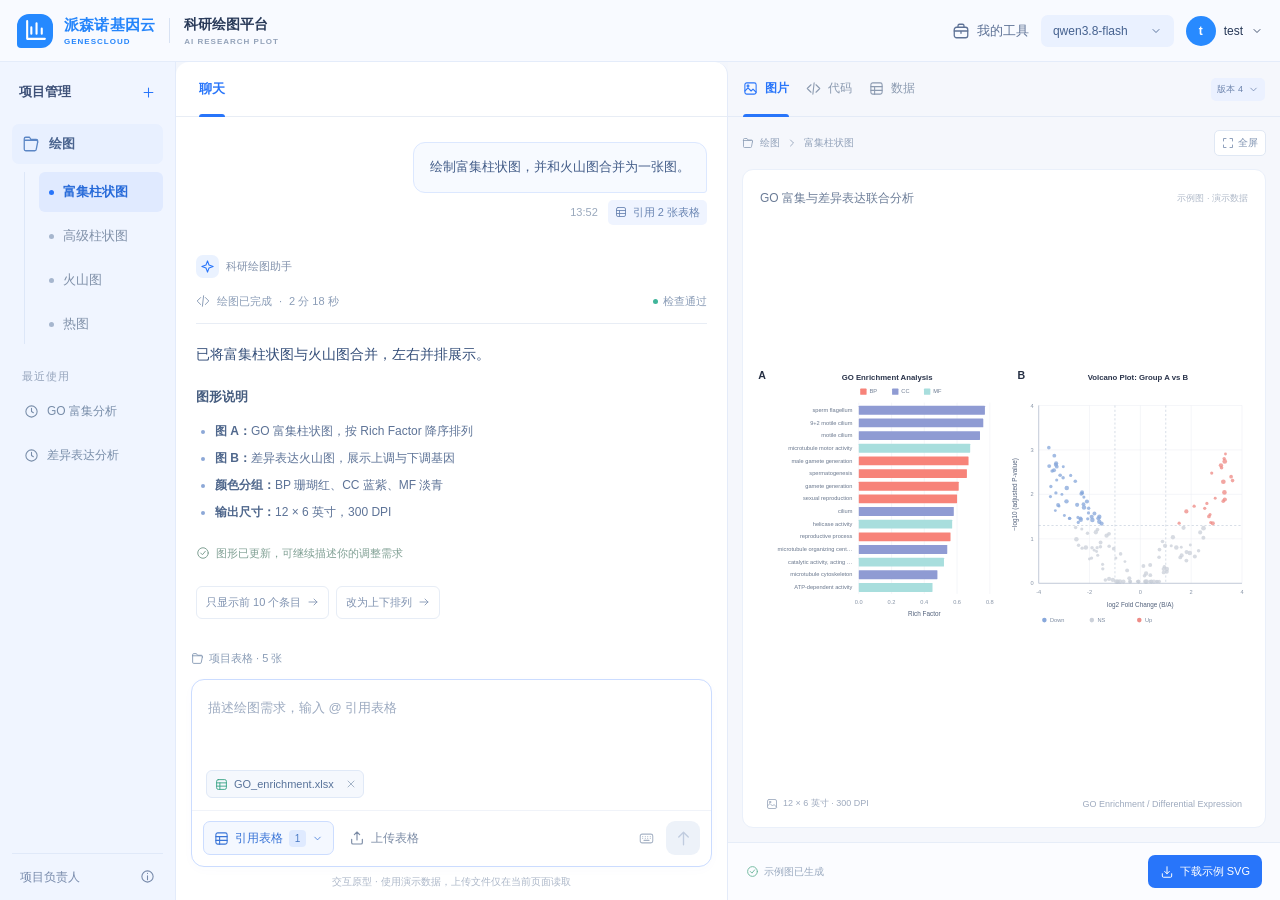
==== commit 2c2637da: "Remove parameter tab and parameter-panel shortcut from plot prototype" ====
--- a/plot-table-reference/index.html
+++ b/plot-table-reference/index.html
@@ -13,14 +13,14 @@
     .topbar{height:62px;border-bottom:1px solid #e4ecfa;display:flex;align-items:center;justify-content:space-between;padding:0 23px;background:#f8faff;gap:16px}.brand{display:flex;align-items:center;gap:11px;white-space:nowrap}.brand-mark{display:grid;place-items:center;background:#2589ff;color:white;border-radius:12px 12px 12px 4px;width:36px;height:34px}.brand-mark .icon{width:25px;height:25px;stroke-width:2}.brand-name{color:#2585fb;font-size:15px;font-weight:700;letter-spacing:.2px}.brand-name small{display:block;font-size:8px;letter-spacing:1px;margin-top:2px}.brand-divider{height:25px;width:1px;background:#d8e2f3;margin:0 3px}.product-name{font-weight:600;font-size:14px}.product-name small{display:block;color:#93a2b9;font-size:8px;letter-spacing:1px;margin-top:3px}.demo-badge{font-size:11px;color:#7c8aa4;border:1px solid #e0e7f2;border-radius:5px;padding:3px 6px;margin-left:5px;font-weight:400}.header-actions{display:flex;align-items:center;gap:14px}.header-quiet{display:flex;align-items:center;gap:7px;font-size:13px;color:#5e7296}.model{background:#eaf1ff;display:flex;align-items:center;gap:22px;border-radius:7px;padding:9px 12px;font-size:12px;color:#45618f}.model .icon{height:12px;width:12px}.avatar{height:30px;width:30px;background:#288aff;border-radius:50%;display:grid;place-items:center;color:white;font-weight:600}.user{display:flex;align-items:center;gap:8px;font-size:12px}.user .icon{width:12px;height:12px}
     .workspace{display:grid;grid-template-columns:208px minmax(430px,.97fr) minmax(420px,1.03fr);height:calc(100dvh - 62px);min-height:560px}.sidebar{display:flex;flex-direction:column;background:#f0f5ff;border-right:1px solid #e3ebfa;padding:21px 12px 13px;overflow:hidden}.sidebar-title{font-size:13px;font-weight:600;display:flex;justify-content:space-between;align-items:center;padding:0 7px 23px;color:#3f5279}.sidebar-title .icon{color:var(--blue);height:15px;width:15px}.project-folder{display:flex;align-items:center;gap:9px;font-weight:600;font-size:13px;color:#49638e;padding:11px 10px;background:#e8f0ff;border-radius:7px}.project-folder .icon{color:#5b86c5}.project-items{position:relative;margin:8px 0 25px 12px;padding-left:14px;border-left:1px solid #dde7f8;display:grid;gap:4px}.nav-item{text-align:left;display:flex;align-items:center;gap:9px;padding:11px 10px;border-radius:6px;color:#8091a9;font-size:13px;min-width:0}.nav-item::before{content:"";width:5px;height:5px;background:#a6b6ce;border-radius:100%;flex-shrink:0}.nav-item.active{color:#286bd9;background:#e0eaff;font-weight:600}.nav-item.active::before{background:var(--blue)}.nav-item:hover{background:#e8effb;color:#5879a9}.sidebar-section{color:#95a4bc;font-size:11px;padding:0 10px 8px;letter-spacing:1px}.recent-card{padding:11px 12px;margin-bottom:5px;color:#788da9;text-align:left;border-radius:7px;display:flex;gap:8px;align-items:center;font-size:12px}.recent-card:hover{background:#e6eefc}.recent-card .icon{width:15px;height:15px}.sidebar-bottom{margin-top:auto;border-top:1px solid #e0e9f9;padding:15px 8px 1px;display:flex;justify-content:space-between;font-size:12px;color:#7689aa}.sidebar-bottom .icon{width:15px;height:15px}
     .conversation{display:flex;flex-direction:column;min-width:0;min-height:0;background:white;border-right:1px solid #e4ebf9;border-radius:13px 13px 0 0;position:relative}.conversation-head{height:55px;flex-shrink:0;display:flex;align-items:stretch;border-bottom:1px solid var(--line);padding:0 23px;gap:27px}.tab{position:relative;display:flex;align-items:center;gap:7px;color:#8b9ab0;font-size:13px;padding:0 0 1px}.tab.active{color:var(--blue);font-weight:600}.tab.active::after{content:"";position:absolute;bottom:-1px;height:3px;background:var(--blue);border-radius:3px 3px 0 0;left:0;right:0}.preview-mobile{display:none;margin-left:auto;align-self:center;align-items:center;gap:5px;color:var(--blue);font-size:12px}.messages{flex:1;overflow:auto;min-height:0;padding:29px 26px 22px;scroll-behavior:smooth;scrollbar-width:thin;scrollbar-color:#dce5f3 transparent}.message{margin-bottom:25px;font-size:13px;line-height:1.9}.message.user-msg{display:flex;align-items:flex-end;flex-direction:column;margin-bottom:30px}.user-bubble{border:1px solid #dce8ff;background:#f7faff;padding:12px 16px;border-radius:12px 12px 3px 12px;max-width:94%;color:#425c88;white-space:pre-wrap;word-break:break-word}.user-meta{display:flex;gap:10px;align-items:center;color:#99a8bc;font-size:11px;margin-top:7px}.message-file{display:inline-flex;gap:6px;align-items:center;background:#eff4ff;color:#6884b2;border-radius:5px;padding:2px 7px;font-size:11px}.message-file .icon{height:12px;width:12px}.assistant-label{display:flex;align-items:center;gap:7px;color:#8292ac;font-size:11px;margin-bottom:13px}.assistant-symbol{height:23px;width:23px;border-radius:7px;background:#eaf2ff;color:var(--blue);display:grid;place-items:center}.assistant-symbol .icon{height:15px;width:15px}.process{display:flex;align-items:center;gap:7px;color:#8b9db7;font-size:11px;padding-bottom:12px;margin-bottom:17px;border-bottom:1px solid var(--line)}.process .icon{height:14px;width:14px}.process .done{width:5px;height:5px;border-radius:50%;background:#40b59a}.assistant-msg .lead{font-size:14px;color:#344e79;margin-bottom:17px}.assistant-msg h3{font-size:13px;color:#455c7f;font-weight:600;margin-bottom:8px}.assistant-msg ul{margin:0 0 17px;padding-left:19px;color:#5d7397;line-height:2.25;font-size:12px}.assistant-msg li::marker{color:#8da8d7}.assistant-msg strong{font-weight:600;color:#4f678c}.inline-code{font-size:11px;background:#f1f5fb;border:1px solid #e6edf7;padding:2px 5px;border-radius:4px;color:#7386a5;font-family:ui-monospace,SFMono-Regular,monospace}.success-note{display:flex;align-items:center;gap:6px;color:#80a094;font-size:11px}.success-note .icon{height:14px;width:14px}.suggestions{margin-top:22px;display:flex;gap:7px;flex-wrap:wrap}.suggestion{padding:5px 9px;border:1px solid #e7edf6;border-radius:6px;font-size:11px;color:#8093b1;background:white;display:flex;gap:6px;align-items:center}.suggestion:hover{border-color:#b8d1ff;color:var(--blue);background:#f8fbff}.suggestion .icon{height:12px;width:12px}.prototype-note{text-align:center;font-size:10px;color:#acb7c8;line-height:1.6;padding:7px 8px 0;min-height:22px}
-    .composer-wrap{padding:0 20px 10px;flex-shrink:0;background:linear-gradient(0deg,#fff 88%,#ffffff00);position:relative;z-index:5}.composer-context{display:flex;justify-content:space-between;align-items:center;margin-bottom:10px;gap:8px;font-size:11px;color:#95a3b8}.library-link{display:flex;align-items:center;gap:5px;color:#889bb5;font-size:11px;padding:3px 0}.library-link:hover{color:var(--blue)}.library-link .icon{height:13px;width:13px}.parameter-link{display:flex;align-items:center;gap:6px;font-size:11px;padding:7px 9px;background:#f0f5ff;border-radius:6px;color:#6287c0}.parameter-link:hover{background:#e4edff}.parameter-link .icon{height:13px;width:13px}.composer{border:1px solid #cbdcff;border-radius:13px;background:#fff;box-shadow:0 3px 12px #326acd05;position:relative;transition:border-color .15s,box-shadow .15s}.composer:focus-within{border-color:#89b3ff;box-shadow:0 0 0 3px #2875fa08}.composer.drag-over{border-color:var(--blue);background:#f2f7ff;box-shadow:0 0 0 4px #2875fa12}.text-input{display:block;width:100%;resize:none;border:0;background:transparent;color:#364d72;padding:16px 16px 10px;min-height:90px;max-height:160px;font-size:13px;line-height:1.8;border-radius:13px 13px 0 0}.text-input::placeholder{color:#9caac0}.selected-files{display:flex;flex-wrap:wrap;gap:6px;padding:0 14px 12px;max-height:106px;overflow-y:auto;scrollbar-width:thin}.file-chip{max-width:100%;display:inline-flex;align-items:center;border:1px solid #e0e9f7;background:#f5f8fd;border-radius:6px;color:#58739a;min-height:28px;overflow:hidden}.chip-preview{display:flex;align-items:center;gap:6px;padding:4px 5px 4px 8px;min-width:0;font-size:11px}.chip-preview:hover{color:var(--blue)}.chip-preview .icon{color:#39a486;height:13px;width:13px}.chip-preview span{max-width:182px;overflow:hidden;text-overflow:ellipsis;white-space:nowrap}.chip-remove{padding:4px 6px;display:grid;place-items:center;color:#97a8bf;align-self:stretch}.chip-remove:hover{color:#e36868;background:#faeeee}.chip-remove .icon{height:12px;width:12px}.composer-footer{display:flex;align-items:center;gap:6px;padding:10px 11px 11px;border-top:1px solid #f0f3f9}.reference-button{display:flex;align-items:center;gap:6px;border:1px solid #ccddff;color:#3974d7;background:#f4f8ff;padding:7px 10px;border-radius:7px;font-size:12px;white-space:nowrap;min-height:34px}.reference-button:hover,.reference-button[aria-expanded=true]{background:#eaf2ff;border-color:#9fbfff}.reference-button .icon{height:15px;width:15px}.reference-button .chevron{height:11px;width:11px;transition:transform .2s}.reference-button[aria-expanded=true] .chevron{transform:rotate(180deg)}.selection-count{background:#dfeaff;color:#4b7bc5;border-radius:4px;min-width:17px;height:17px;display:grid;place-items:center;font-size:10px;padding:0 4px}.upload-button{display:flex;align-items:center;gap:6px;padding:7px 9px;color:#7b8ba5;font-size:12px;border-radius:6px;white-space:nowrap}.upload-button:hover{background:#f4f7fb;color:#4773b5}.upload-button .icon{height:16px;width:16px}.footer-spacer{flex:1}.keyboard-help{color:#a7b3c5;font-size:10px;position:relative;white-space:nowrap;display:flex;align-items:center;gap:5px;padding-right:6px}.keyboard-help .icon{width:15px;height:15px}.help-tip{display:none;position:absolute;bottom:calc(100% + 9px);right:0;background:#32445f;color:white;padding:7px 10px;font-size:10px;line-height:1.7;border-radius:6px;white-space:nowrap;box-shadow:var(--shadow)}.keyboard-help:hover .help-tip,.keyboard-help:focus-visible .help-tip{display:block}.send-button{height:34px;width:34px;display:grid;place-items:center;color:white;border-radius:9px;background:var(--blue);flex-shrink:0;transition:background .15s,transform .15s}.send-button:hover:enabled{background:var(--blue-hover);transform:translateY(-1px)}.send-button:disabled{opacity:1;background:#edf2f9;color:#c0ccdf}.send-button .icon{height:19px;width:19px}
+    .composer-wrap{padding:0 20px 10px;flex-shrink:0;background:linear-gradient(0deg,#fff 88%,#ffffff00);position:relative;z-index:5}.composer-context{display:flex;justify-content:space-between;align-items:center;margin-bottom:10px;gap:8px;font-size:11px;color:#95a3b8}.library-link{display:flex;align-items:center;gap:5px;color:#889bb5;font-size:11px;padding:3px 0}.library-link:hover{color:var(--blue)}.library-link .icon{height:13px;width:13px}.composer{border:1px solid #cbdcff;border-radius:13px;background:#fff;box-shadow:0 3px 12px #326acd05;position:relative;transition:border-color .15s,box-shadow .15s}.composer:focus-within{border-color:#89b3ff;box-shadow:0 0 0 3px #2875fa08}.composer.drag-over{border-color:var(--blue);background:#f2f7ff;box-shadow:0 0 0 4px #2875fa12}.text-input{display:block;width:100%;resize:none;border:0;background:transparent;color:#364d72;padding:16px 16px 10px;min-height:90px;max-height:160px;font-size:13px;line-height:1.8;border-radius:13px 13px 0 0}.text-input::placeholder{color:#9caac0}.selected-files{display:flex;flex-wrap:wrap;gap:6px;padding:0 14px 12px;max-height:106px;overflow-y:auto;scrollbar-width:thin}.file-chip{max-width:100%;display:inline-flex;align-items:center;border:1px solid #e0e9f7;background:#f5f8fd;border-radius:6px;color:#58739a;min-height:28px;overflow:hidden}.chip-preview{display:flex;align-items:center;gap:6px;padding:4px 5px 4px 8px;min-width:0;font-size:11px}.chip-preview:hover{color:var(--blue)}.chip-preview .icon{color:#39a486;height:13px;width:13px}.chip-preview span{max-width:182px;overflow:hidden;text-overflow:ellipsis;white-space:nowrap}.chip-remove{padding:4px 6px;display:grid;place-items:center;color:#97a8bf;align-self:stretch}.chip-remove:hover{color:#e36868;background:#faeeee}.chip-remove .icon{height:12px;width:12px}.composer-footer{display:flex;align-items:center;gap:6px;padding:10px 11px 11px;border-top:1px solid #f0f3f9}.reference-button{display:flex;align-items:center;gap:6px;border:1px solid #ccddff;color:#3974d7;background:#f4f8ff;padding:7px 10px;border-radius:7px;font-size:12px;white-space:nowrap;min-height:34px}.reference-button:hover,.reference-button[aria-expanded=true]{background:#eaf2ff;border-color:#9fbfff}.reference-button .icon{height:15px;width:15px}.reference-button .chevron{height:11px;width:11px;transition:transform .2s}.reference-button[aria-expanded=true] .chevron{transform:rotate(180deg)}.selection-count{background:#dfeaff;color:#4b7bc5;border-radius:4px;min-width:17px;height:17px;display:grid;place-items:center;font-size:10px;padding:0 4px}.upload-button{display:flex;align-items:center;gap:6px;padding:7px 9px;color:#7b8ba5;font-size:12px;border-radius:6px;white-space:nowrap}.upload-button:hover{background:#f4f7fb;color:#4773b5}.upload-button .icon{height:16px;width:16px}.footer-spacer{flex:1}.keyboard-help{color:#a7b3c5;font-size:10px;position:relative;white-space:nowrap;display:flex;align-items:center;gap:5px;padding-right:6px}.keyboard-help .icon{width:15px;height:15px}.help-tip{display:none;position:absolute;bottom:calc(100% + 9px);right:0;background:#32445f;color:white;padding:7px 10px;font-size:10px;line-height:1.7;border-radius:6px;white-space:nowrap;box-shadow:var(--shadow)}.keyboard-help:hover .help-tip,.keyboard-help:focus-visible .help-tip{display:block}.send-button{height:34px;width:34px;display:grid;place-items:center;color:white;border-radius:9px;background:var(--blue);flex-shrink:0;transition:background .15s,transform .15s}.send-button:hover:enabled{background:var(--blue-hover);transform:translateY(-1px)}.send-button:disabled{opacity:1;background:#edf2f9;color:#c0ccdf}.send-button .icon{height:19px;width:19px}
     .table-picker{position:absolute;bottom:calc(100% + 12px);left:-1px;width:min(460px,calc(100% + 2px));background:white;border:1px solid #e0e8f4;border-radius:12px;box-shadow:0 14px 46px #243f7224;z-index:30;display:flex;flex-direction:column;max-height:min(490px,calc(100dvh - 270px));animation:popover-in .15s ease-out;overflow:hidden}.picker-head{display:flex;justify-content:space-between;align-items:center;padding:17px 17px 12px;flex-shrink:0}.picker-head h2{font-size:14px;color:#334967;font-weight:600}.picker-head p{font-size:11px;color:#9aa8bb;margin-top:5px}.icon-button{display:grid;place-items:center;width:28px;height:28px;border-radius:6px;color:#96a4b7;flex-shrink:0}.icon-button:hover{background:#f1f5fb;color:#5274a5}.icon-button .icon{height:16px;width:16px}.search-box{display:flex;align-items:center;gap:8px;border:1px solid #e2e9f3;background:#fafcfe;border-radius:7px;margin:0 16px 12px;padding:8px 10px;flex-shrink:0;color:#96a6bc}.search-box:focus-within{border-color:#9cbfff;box-shadow:0 0 0 2px #eaf2ff}.search-box input{width:100%;padding:0;border:0;background:transparent;font-size:12px;color:#526987;min-width:0}.search-box input::placeholder{color:#a8b4c6}.search-box .icon{height:15px;width:15px}.picker-list{overflow-y:auto;min-height:60px;padding:0 8px 9px;scrollbar-width:thin;scrollbar-color:#dae4f1 transparent}.picker-row{display:flex;align-items:center;gap:3px;border-radius:7px;min-height:59px;margin:2px 0;padding:0 7px 0 3px;border:1px solid transparent}.picker-row:hover{background:#f6f9fe}.picker-row.chosen{background:#f2f7ff;border-color:#e4edfd}.table-option{display:flex;align-items:center;gap:10px;min-width:0;flex:1;cursor:pointer;padding:10px 4px}.table-option input{margin:0 3px;accent-color:var(--blue);width:15px;height:15px;flex-shrink:0}.table-file-icon{width:30px;height:33px;border-radius:6px;background:#e9f6f0;color:#38a27e;display:grid;place-items:center;flex-shrink:0}.table-file-icon .icon{height:17px;width:17px}.file-option-copy{min-width:0}.file-option-name{display:block;font-size:12px;color:#4c6281;white-space:nowrap;text-overflow:ellipsis;overflow:hidden}.file-option-meta{display:block;font-size:10px;color:#9aa9bd;margin-top:5px}.peek-button{display:grid;place-items:center;width:28px;height:28px;border-radius:6px;color:#9eacc0;flex-shrink:0}.peek-button:hover{color:var(--blue);background:#e6eeff}.peek-button .icon{height:15px;width:15px}.picker-foot{border-top:1px solid var(--line);display:flex;align-items:center;gap:9px;padding:12px 16px;flex-shrink:0;background:#fff}.picker-summary{font-size:11px;color:#8a9ab2;flex:1}.picker-summary strong{color:var(--blue);font-weight:500}.small-button{border:1px solid #e0e7f1;background:white;color:#6d819f;padding:6px 11px;font-size:12px;border-radius:6px;line-height:1.4}.small-button:hover{background:#f5f8fd}.small-button.primary{background:var(--blue);border-color:var(--blue);color:white}.small-button.primary:hover{background:var(--blue-hover)}.empty-search{text-align:center;padding:29px 8px;font-size:12px;line-height:1.9;color:#9aa9bc}.empty-search .icon{display:block;margin:0 auto 7px;height:24px;width:24px}.drop-hint{pointer-events:none;position:absolute;inset:0;border-radius:12px;background:#f3f8fff5;display:none;place-items:center;color:var(--blue);font-size:13px;z-index:2}.drag-over .drop-hint{display:grid}
-    .preview{display:flex;flex-direction:column;min-width:0;min-height:0;background:#f5f7fc}.preview-head{height:55px;display:flex;align-items:stretch;border-bottom:1px solid #e4ebf7;gap:21px;padding:0 19px;flex-shrink:0}.preview-head .tab{font-size:12px}.preview-head .icon{height:15px;width:15px}.version-button{margin-left:auto;display:flex;gap:5px;align-items:center;align-self:center;background:#ebf1ff;padding:6px 8px;font-size:10px;color:#6d84ad;border-radius:5px}.version-button .icon{height:11px;width:11px}.preview-tools{display:flex;align-items:center;justify-content:space-between;gap:8px;padding:13px 17px;color:#91a1b9;font-size:11px}.figure-breadcrumb{display:flex;gap:6px;align-items:center}.figure-breadcrumb .icon{width:12px;height:12px}.preview-tool-actions{display:flex;align-items:center;gap:9px}.fit-button{font-size:10px;color:#7d91b0;border:1px solid #e0e8f4;border-radius:5px;padding:5px 7px;background:white;display:flex;gap:4px;align-items:center}.fit-button:hover{color:var(--blue);border-color:#c5d7f6}.fit-button .icon{height:12px;width:12px}.preview-stage{flex:1;min-height:0;padding:0 14px 14px;display:flex;flex-direction:column}.figure-card{flex:1;min-height:0;background:white;border:1px solid #eaf0fa;border-radius:11px;display:flex;flex-direction:column;overflow:auto;position:relative}.figure-title{padding:24px 25px 0;font-size:12px;color:#6b7c97;font-weight:500;display:flex;align-items:center;justify-content:space-between;gap:5px}.figure-title small{font-size:9px;color:#b0bac9;font-weight:400}.figure-content{flex:1;display:flex;align-items:center;min-height:320px;padding:24px 15px}.figure-content svg{width:100%;height:auto;max-height:590px}.figure-content:fullscreen{background:white;padding:40px}.figure-foot{display:flex;align-items:center;justify-content:space-between;gap:7px;padding:17px 23px;color:#9eaabe;font-size:9px}.figure-foot span{display:flex;align-items:center;gap:5px}.figure-foot .icon{height:12px;width:12px}.preview-bottom{height:58px;border-top:1px solid #e6edf8;display:flex;align-items:center;justify-content:space-between;padding:0 18px;flex-shrink:0;background:#fbfcff}.preview-bottom-copy{display:flex;align-items:center;gap:5px;font-size:10px;color:#99a9bf}.preview-bottom-copy .icon{height:13px;width:13px;color:#6bb79b}.download-button{font-size:11px;display:flex;gap:6px;align-items:center;color:#fff;background:var(--blue);padding:9px 12px;border-radius:7px}.download-button .icon{height:14px;width:14px}.download-button:hover{background:var(--blue-hover)}.code-panel{padding:24px;min-height:100%;background:#fff}.code-panel-head{display:flex;align-items:center;justify-content:space-between;font-size:12px;color:#637d9f;padding-bottom:16px;border-bottom:1px solid var(--line)}.code-panel pre{font-family:ui-monospace,SFMono-Regular,monospace;font-size:11px;line-height:2;color:#5e7499;white-space:pre-wrap;overflow-wrap:anywhere;padding-top:12px}.data-panel{padding:22px;min-height:100%}.data-panel h2{font-size:14px;color:#526888;margin-bottom:7px}.data-panel p{font-size:11px;color:#96a5ba;margin-bottom:15px}.data-file{width:100%;display:flex;align-items:center;gap:10px;text-align:left;border:1px solid #e4ebf6;border-radius:8px;padding:14px 11px;margin:9px 0;font-size:12px;color:#5b7396}.data-file:hover{background:#f6f9ff;border-color:#c4d6f5}.data-file .icon{color:#38a580}.data-file small{display:block;color:#9aa9bf;font-size:10px;margin-top:5px}.data-file>.icon:last-child{margin-left:auto;color:#a5b4c9;height:14px;width:14px}.param-panel{padding:28px 25px;overflow:auto}.param-panel h2{font-size:15px;margin-bottom:8px}.param-panel>p{font-size:12px;line-height:1.8;color:#8fa0b8;margin-bottom:27px}.param-field{margin-bottom:23px}.param-field label{display:flex;justify-content:space-between;align-items:center;font-size:12px;color:#677d9f;margin-bottom:11px}.param-field input[type=text],.param-field select{border:1px solid #dfe7f3;background:white;border-radius:7px;padding:9px 10px;width:100%;color:#567194;font-size:12px}.param-field input[type=range]{width:100%;accent-color:var(--blue)}.color-fields{display:flex;gap:20px}.color-field{display:flex;align-items:center;gap:7px;color:#7b8fa9;font-size:11px}.color-field input{width:28px;height:28px;border:0;background:none;padding:0;cursor:pointer}.apply-params{background:var(--blue);border-radius:7px;color:white;padding:10px 15px;font-size:12px}
+    .preview{display:flex;flex-direction:column;min-width:0;min-height:0;background:#f5f7fc}.preview-head{height:55px;display:flex;align-items:stretch;border-bottom:1px solid #e4ebf7;gap:21px;padding:0 19px;flex-shrink:0}.preview-head .tab{font-size:12px}.preview-head .icon{height:15px;width:15px}.version-button{margin-left:auto;display:flex;gap:5px;align-items:center;align-self:center;background:#ebf1ff;padding:6px 8px;font-size:10px;color:#6d84ad;border-radius:5px}.version-button .icon{height:11px;width:11px}.preview-tools{display:flex;align-items:center;justify-content:space-between;gap:8px;padding:13px 17px;color:#91a1b9;font-size:11px}.figure-breadcrumb{display:flex;gap:6px;align-items:center}.figure-breadcrumb .icon{width:12px;height:12px}.preview-tool-actions{display:flex;align-items:center;gap:9px}.fit-button{font-size:10px;color:#7d91b0;border:1px solid #e0e8f4;border-radius:5px;padding:5px 7px;background:white;display:flex;gap:4px;align-items:center}.fit-button:hover{color:var(--blue);border-color:#c5d7f6}.fit-button .icon{height:12px;width:12px}.preview-stage{flex:1;min-height:0;padding:0 14px 14px;display:flex;flex-direction:column}.figure-card{flex:1;min-height:0;background:white;border:1px solid #eaf0fa;border-radius:11px;display:flex;flex-direction:column;overflow:auto;position:relative}.figure-title{padding:24px 25px 0;font-size:12px;color:#6b7c97;font-weight:500;display:flex;align-items:center;justify-content:space-between;gap:5px}.figure-title small{font-size:9px;color:#b0bac9;font-weight:400}.figure-content{flex:1;display:flex;align-items:center;min-height:320px;padding:24px 15px}.figure-content svg{width:100%;height:auto;max-height:590px}.figure-content:fullscreen{background:white;padding:40px}.figure-foot{display:flex;align-items:center;justify-content:space-between;gap:7px;padding:17px 23px;color:#9eaabe;font-size:9px}.figure-foot span{display:flex;align-items:center;gap:5px}.figure-foot .icon{height:12px;width:12px}.preview-bottom{height:58px;border-top:1px solid #e6edf8;display:flex;align-items:center;justify-content:space-between;padding:0 18px;flex-shrink:0;background:#fbfcff}.preview-bottom-copy{display:flex;align-items:center;gap:5px;font-size:10px;color:#99a9bf}.preview-bottom-copy .icon{height:13px;width:13px;color:#6bb79b}.download-button{font-size:11px;display:flex;gap:6px;align-items:center;color:#fff;background:var(--blue);padding:9px 12px;border-radius:7px}.download-button .icon{height:14px;width:14px}.download-button:hover{background:var(--blue-hover)}.code-panel{padding:24px;min-height:100%;background:#fff}.code-panel-head{display:flex;align-items:center;justify-content:space-between;font-size:12px;color:#637d9f;padding-bottom:16px;border-bottom:1px solid var(--line)}.code-panel pre{font-family:ui-monospace,SFMono-Regular,monospace;font-size:11px;line-height:2;color:#5e7499;white-space:pre-wrap;overflow-wrap:anywhere;padding-top:12px}.data-panel{padding:22px;min-height:100%}.data-panel h2{font-size:14px;color:#526888;margin-bottom:7px}.data-panel p{font-size:11px;color:#96a5ba;margin-bottom:15px}.data-file{width:100%;display:flex;align-items:center;gap:10px;text-align:left;border:1px solid #e4ebf6;border-radius:8px;padding:14px 11px;margin:9px 0;font-size:12px;color:#5b7396}.data-file:hover{background:#f6f9ff;border-color:#c4d6f5}.data-file .icon{color:#38a580}.data-file small{display:block;color:#9aa9bf;font-size:10px;margin-top:5px}.data-file>.icon:last-child{margin-left:auto;color:#a5b4c9;height:14px;width:14px}
     dialog{padding:0;border:1px solid #e1e9f5;box-shadow:0 20px 70px #183d7533;border-radius:13px;width:min(760px,calc(100vw - 32px));max-height:calc(100dvh - 60px);color:var(--ink);background:white}dialog::backdrop{background:#1f355b40;backdrop-filter:blur(3px)}.dialog-header{display:flex;justify-content:space-between;align-items:center;gap:12px;padding:20px 23px;border-bottom:1px solid var(--line)}.dialog-title{display:flex;align-items:center;gap:10px;min-width:0}.dialog-title>.icon{color:#35a17e;height:22px;width:22px}.dialog-title h2{font-size:15px;font-weight:600;overflow-wrap:anywhere}.dialog-title p{font-size:11px;color:#94a3b9;margin-top:5px}.dialog-body{padding:21px 23px;overflow:auto;max-height:calc(100dvh - 240px)}.table-scroll{overflow-x:auto;border:1px solid var(--line);border-radius:7px}.data-table{border-collapse:collapse;width:100%;font-size:11px;color:#647b9c;text-align:left;white-space:nowrap}.data-table th{background:#f6f8fc;font-weight:500;color:#526b90}.data-table th,.data-table td{padding:11px 13px;border-bottom:1px solid #edf1f7}.data-table tr:last-child td{border-bottom:0}.data-table td:first-child{color:#8091ab}.dialog-note{font-size:11px;line-height:1.8;color:#94a4b9;margin-top:13px}.dialog-footer{display:flex;justify-content:space-between;align-items:center;padding:15px 23px;border-top:1px solid var(--line);font-size:11px;color:#97a6bc;gap:10px}.dialog-footer .small-button{white-space:nowrap}.library-dialog-files{display:grid;gap:8px}.library-dialog-file{display:flex;align-items:center;gap:11px;padding:13px;border:1px solid var(--line);border-radius:8px}.library-dialog-file>div{flex:1;min-width:0;font-size:12px}.library-dialog-file strong{display:block;font-weight:500;overflow:hidden;text-overflow:ellipsis;white-space:nowrap}.library-dialog-file small{color:#9ba9bc;display:block;margin-top:6px;font-size:10px}.library-dialog-file>.icon{color:#37a481}.toast{position:fixed;bottom:30px;left:50%;transform:translate(-50%,14px);padding:12px 18px;border:1px solid #dce6f4;background:#fff;box-shadow:0 8px 35px #20427120;border-radius:9px;font-size:12px;color:#5b7397;z-index:100;opacity:0;pointer-events:none;transition:opacity .2s,transform .2s;max-width:calc(100vw - 32px);line-height:1.6}.toast.show{opacity:1;transform:translate(-50%,0)}.typing{display:inline-flex;gap:4px;align-items:center;padding:7px 0}.typing i{display:block;width:5px;height:5px;background:#84a8e6;border-radius:50%;animation:blink 1s infinite}.typing i:nth-child(2){animation-delay:.15s}.typing i:nth-child(3){animation-delay:.3s}@keyframes blink{50%{opacity:.25;transform:translateY(-2px)}}@keyframes popover-in{from{opacity:0;transform:translateY(5px)}to{opacity:1;transform:translateY(0)}}
     @media(min-width:1800px){.workspace{grid-template-columns:238px minmax(600px,1fr) minmax(620px,1.05fr)}.messages{padding:35px 38px}.message{font-size:14px}.assistant-msg ul{font-size:13px}.composer-wrap{padding:0 28px 12px}.text-input{min-height:103px}.figure-content{padding:35px}}
     @media(max-width:1280px){.workspace{grid-template-columns:176px minmax(400px,1fr) minmax(380px,1fr)}.topbar{padding:0 17px}.demo-badge{display:none}.messages{padding:25px 20px}.composer-wrap{padding:0 15px 10px}.keyboard-help .help-label{display:none}.figure-breadcrumb{font-size:10px}.preview-tools{padding-left:14px;padding-right:14px}.figure-content{padding:18px 6px}.preview-head{gap:17px;padding:0 15px}.version-button{font-size:9px;padding:5px 6px}.figure-title{padding:20px 17px 0}.header-actions{gap:12px}}
     @media(max-width:1040px){.workspace{grid-template-columns:180px 1fr}.preview{display:none}.preview-mobile{display:flex}.conversation{border-radius:12px 12px 0 0}.messages{padding:25px 30px}.composer-wrap{padding:0 25px 12px}.preview-open .preview{display:flex;position:fixed;top:62px;bottom:0;left:180px;right:0;z-index:20}.preview-open .preview-tools .fit-button:first-child{display:flex}.preview-open .figure-content{padding:28px 20px}.header-quiet{display:none}.figure-content svg{max-height:520px}.brand-name{font-size:14px}}
-    @media(max-width:650px){.topbar{height:55px;padding:0 15px;gap:8px}.brand{gap:8px}.brand-mark{height:30px;width:32px;border-radius:10px 10px 10px 3px}.brand-name{font-size:12px}.brand-name small{font-size:6px}.brand-divider{margin:0 1px;height:22px}.product-name{font-size:12px}.product-name small{font-size:6px}.header-actions{gap:8px}.model{display:none}.user{font-size:11px}.avatar{height:27px;width:27px;font-size:11px}.user .icon{display:none}.workspace{grid-template-columns:1fr;height:calc(100dvh - 55px);min-height:500px}.sidebar{display:none}.conversation{border-radius:0}.conversation-head{height:51px;padding:0 18px;gap:24px}.tab{font-size:12px}.preview-mobile{font-size:11px}.preview-mobile .icon{height:14px;width:14px}.messages{padding:23px 19px 17px}.message.user-msg{margin-bottom:25px}.assistant-msg .lead{font-size:13px}.assistant-msg ul{font-size:11px;line-height:2.2}.suggestion{font-size:10px}.composer-wrap{padding:0 12px 9px}.composer-context{margin-bottom:8px}.parameter-link{font-size:10px;padding:5px 7px}.library-link{font-size:10px}.text-input{font-size:12px;min-height:83px;padding:13px 13px 9px}.selected-files{padding:0 11px 10px;max-height:85px}.chip-preview{font-size:10px}.chip-preview span{max-width:171px}.composer-footer{padding:9px 9px 10px;gap:4px}.reference-button{font-size:11px;padding:7px 8px;gap:5px}.upload-button{font-size:11px;padding:7px 6px;gap:5px}.keyboard-help{padding-right:3px}.keyboard-help .icon{height:14px;width:14px}.send-button{height:33px;width:33px}.prototype-note{font-size:9px;min-height:19px;padding-top:6px}.table-picker{max-height:calc(100dvh - 260px);width:calc(100% + 2px)}.picker-head{padding:14px 13px 11px}.picker-head h2{font-size:13px}.picker-head p{font-size:10px}.search-box{margin:0 12px 9px}.picker-list{padding:0 5px 7px}.table-option{gap:7px}.file-option-name{font-size:11px}.file-option-meta{font-size:9px}.picker-row{min-height:56px}.table-file-icon{width:27px;height:30px}.picker-foot{padding:11px 12px;gap:6px}.picker-summary{font-size:10px}.small-button{font-size:11px;padding:6px 9px}.preview-open .preview{top:55px;left:0}.preview-head{height:51px}.preview-tools{padding:12px}.figure-title{font-size:10px;padding:17px 14px 0}.figure-title small{font-size:8px}.preview-open .figure-content{padding:18px 7px}.figure-content{min-height:270px}.figure-foot{padding:13px;font-size:8px}.preview-bottom{padding:0 13px}.dialog-header{padding:17px}.dialog-title h2{font-size:12px}.dialog-body{padding:16px}.dialog-footer{padding:13px 16px}.dialog-footer>span{font-size:10px}.table-picker .search-box input{font-size:12px}.param-panel{padding:24px 20px}.help-tip{right:-42px}}
+    @media(max-width:650px){.topbar{height:55px;padding:0 15px;gap:8px}.brand{gap:8px}.brand-mark{height:30px;width:32px;border-radius:10px 10px 10px 3px}.brand-name{font-size:12px}.brand-name small{font-size:6px}.brand-divider{margin:0 1px;height:22px}.product-name{font-size:12px}.product-name small{font-size:6px}.header-actions{gap:8px}.model{display:none}.user{font-size:11px}.avatar{height:27px;width:27px;font-size:11px}.user .icon{display:none}.workspace{grid-template-columns:1fr;height:calc(100dvh - 55px);min-height:500px}.sidebar{display:none}.conversation{border-radius:0}.conversation-head{height:51px;padding:0 18px;gap:24px}.tab{font-size:12px}.preview-mobile{font-size:11px}.preview-mobile .icon{height:14px;width:14px}.messages{padding:23px 19px 17px}.message.user-msg{margin-bottom:25px}.assistant-msg .lead{font-size:13px}.assistant-msg ul{font-size:11px;line-height:2.2}.suggestion{font-size:10px}.composer-wrap{padding:0 12px 9px}.composer-context{margin-bottom:8px}.library-link{font-size:10px}.text-input{font-size:12px;min-height:83px;padding:13px 13px 9px}.selected-files{padding:0 11px 10px;max-height:85px}.chip-preview{font-size:10px}.chip-preview span{max-width:171px}.composer-footer{padding:9px 9px 10px;gap:4px}.reference-button{font-size:11px;padding:7px 8px;gap:5px}.upload-button{font-size:11px;padding:7px 6px;gap:5px}.keyboard-help{padding-right:3px}.keyboard-help .icon{height:14px;width:14px}.send-button{height:33px;width:33px}.prototype-note{font-size:9px;min-height:19px;padding-top:6px}.table-picker{max-height:calc(100dvh - 260px);width:calc(100% + 2px)}.picker-head{padding:14px 13px 11px}.picker-head h2{font-size:13px}.picker-head p{font-size:10px}.search-box{margin:0 12px 9px}.picker-list{padding:0 5px 7px}.table-option{gap:7px}.file-option-name{font-size:11px}.file-option-meta{font-size:9px}.picker-row{min-height:56px}.table-file-icon{width:27px;height:30px}.picker-foot{padding:11px 12px;gap:6px}.picker-summary{font-size:10px}.small-button{font-size:11px;padding:6px 9px}.preview-open .preview{top:55px;left:0}.preview-head{height:51px}.preview-tools{padding:12px}.figure-title{font-size:10px;padding:17px 14px 0}.figure-title small{font-size:8px}.preview-open .figure-content{padding:18px 7px}.figure-content{min-height:270px}.figure-foot{padding:13px;font-size:8px}.preview-bottom{padding:0 13px}.dialog-header{padding:17px}.dialog-title h2{font-size:12px}.dialog-body{padding:16px}.dialog-footer{padding:13px 16px}.dialog-footer>span{font-size:10px}.table-picker .search-box input{font-size:12px}.help-tip{right:-42px}}
     @media(prefers-reduced-motion:reduce){*,*::before,*::after{animation:none!important;transition:none!important;scroll-behavior:auto!important}}
   </style>
 </head>
@@ -64,14 +64,13 @@
       <div class="sidebar-bottom"><span>项目负责人</span><svg class="icon" aria-hidden="true"><use href="#i-info"/></svg></div>
     </aside>
     <section class="conversation" aria-label="绘图对话">
-      <div class="conversation-head"><button class="tab active" data-chat-tab="chat" aria-pressed="true">聊天</button><button class="tab" data-chat-tab="params" aria-pressed="false">参数</button><button class="preview-mobile" id="mobilePreview"><svg class="icon"><use href="#i-image"/></svg>图表预览</button></div>
+      <div class="conversation-head"><span class="tab active">聊天</span><button class="preview-mobile" id="mobilePreview"><svg class="icon"><use href="#i-image"/></svg>图表预览</button></div>
       <div class="messages" id="messages" role="log" aria-label="聊天记录">
         <article class="message user-msg"><div class="user-bubble">绘制富集柱状图，并和火山图合并为一张图。</div><div class="user-meta"><span>13:52</span><span class="message-file"><svg class="icon"><use href="#i-table"/></svg>引用 2 张表格</span></div></article>
         <article class="message assistant-msg"><div class="assistant-label"><span class="assistant-symbol"><svg class="icon"><use href="#i-sparkle"/></svg></span>科研绘图助手</div><div class="process"><svg class="icon"><use href="#i-code"/></svg><span>绘图已完成</span><span>·</span><span>2 分 18 秒</span><span style="margin-left:auto;display:flex;align-items:center;gap:5px"><i class="done"></i>检查通过</span></div><p class="lead">已将富集柱状图与火山图合并，左右并排展示。</p><h3>图形说明</h3><ul><li><strong>图 A：</strong>GO 富集柱状图，按 Rich Factor 降序排列</li><li><strong>图 B：</strong>差异表达火山图，展示上调与下调基因</li><li><strong>颜色分组：</strong>BP 珊瑚红、CC 蓝紫、MF 淡青</li><li><strong>输出尺寸：</strong>12 × 6 英寸，300 DPI</li></ul><p class="success-note"><svg class="icon"><use href="#i-check-circle"/></svg>图形已更新，可继续描述你的调整需求</p><div class="suggestions"><button class="suggestion" data-prompt="把富集柱状图改为只显示前 10 个条目。">只显示前 10 个条目<svg class="icon"><use href="#i-arrow-right"/></svg></button><button class="suggestion" data-prompt="将两个子图改为上下排列。">改为上下排列<svg class="icon"><use href="#i-arrow-right"/></svg></button></div></article>
       </div>
-      <section class="param-panel" id="params" hidden aria-label="绘图参数"><h2>绘图参数</h2><p>调整后点击“应用参数”，右侧示例图将同步更新。</p><div class="param-field"><label for="figureTitle">图表标题</label><input id="figureTitle" type="text" value="GO Enrichment Analysis" maxlength="65"></div><div class="param-field"><label for="termCount">显示条目数 <output id="termCountOutput">15</output></label><input id="termCount" type="range" min="5" max="20" value="15"></div><div class="param-field"><label for="figureLayout">子图排列</label><select id="figureLayout"><option value="horizontal">左右排列</option><option value="vertical">上下排列</option></select></div><div class="param-field"><label>分类配色</label><div class="color-fields"><label class="color-field"><input type="color" id="bpColor" value="#f78379" aria-label="BP 颜色">BP</label><label class="color-field"><input type="color" id="ccColor" value="#8f9bd3" aria-label="CC 颜色">CC</label><label class="color-field"><input type="color" id="mfColor" value="#a8dedd" aria-label="MF 颜色">MF</label></div></div><button class="apply-params" id="applyParams">应用参数</button></section>
       <div class="composer-wrap" id="composerWrap">
-        <div class="composer-context"><button class="library-link" id="libraryButton"><svg class="icon"><use href="#i-folder"/></svg><span id="libraryCount">项目表格 · 5 张</span></button><button class="parameter-link" id="paramShortcut"><svg class="icon"><use href="#i-sliders"/></svg>通过参数面板调图</button></div>
+        <div class="composer-context"><button class="library-link" id="libraryButton"><svg class="icon"><use href="#i-folder"/></svg><span id="libraryCount">项目表格 · 5 张</span></button></div>
         <form class="composer" id="composer">
           <label class="sr-only" for="prompt">描述绘图需求</label><textarea class="text-input" id="prompt" placeholder="描述绘图需求，输入 @ 引用表格" rows="2"></textarea>
           <div class="selected-files" id="selectedFiles" aria-label="本次引用的表格"></div>
@@ -154,7 +153,6 @@
       updateFiles();$('fileInput').value='';if(added)toast(`已添加并引用 ${added} 张表格${rejected.length?'；'+rejected.length+' 个文件未添加':''}`);else if(rejected.length)toast(rejected[0]);
     }
     function renderDataPanel(){const used=[...selected].map(getFile);$('dataPanel').innerHTML=`<h2>本次引用的表格</h2><p>${used.length?`已选 ${used.length} 张，点击可预览数据`:'尚未引用表格，可在输入区选择或上传'}</p>`+used.map(f=>`<button class="data-file" data-preview="${esc(f.id)}">${icon('table')}<span>${esc(f.name)}<small>${esc(metadata(f))}</small></span>${icon('arrow-right')}</button>`).join('');}
-    function setChatTab(tab){const params=tab==='params';$('messages').hidden=params;$('params').hidden=!params;$('composerWrap').hidden=params;document.querySelectorAll('[data-chat-tab]').forEach(b=>{const active=b.dataset.chatTab===tab;b.classList.toggle('active',active);b.setAttribute('aria-pressed',active);});}
     function setPreviewTab(tab){document.querySelectorAll('[data-preview-tab]').forEach(b=>{const active=b.dataset.previewTab===tab;b.classList.toggle('active',active);b.setAttribute('aria-pressed',active);});$('imagePanel').hidden=tab!=='image';$('codePanel').hidden=tab!=='code';$('dataPanel').hidden=tab!=='data';$('downloadButton').hidden=tab!=='image';if(tab==='data')renderDataPanel();}
     function axisLine(x1,y1,x2,y2,extra=''){return `<line x1="${x1}" y1="${y1}" x2="${x2}" y2="${y2}" ${extra}/>`;}
     function goChart(x,y,width,height){
@@ -191,9 +189,9 @@
       const answer=document.createElement('article');answer.className='message assistant-msg';answer.innerHTML=`<div class="assistant-label"><span class="assistant-symbol">${icon('sparkle')}</span>科研绘图助手</div><span class="typing" aria-label="正在生成示例回复"><i></i><i></i><i></i></span>`;$('messages').append(answer);$('messages').scrollTop=$('messages').scrollHeight;
       await new Promise(resolve=>setTimeout(resolve,650));
       let changed=false,description='';
-      const count=text.match(/前\s*(\d+)\s*个/);if(count){termCount=Math.max(5,Math.min(20,Number(count[1])));$('termCount').value=termCount;$('termCountOutput').value=termCount;description=`已将富集条目数调整为 ${termCount} 个。`;changed=true;}
-      if(/上下|纵向/.test(text)){stacked=true;$('figureLayout').value='vertical';description+='两个子图已改为上下排列。';changed=true;}
-      if(/左右|横向|并排/.test(text)){stacked=false;$('figureLayout').value='horizontal';description+='两个子图已改为左右排列。';changed=true;}
+      const count=text.match(/前\s*(\d+)\s*个/);if(count){termCount=Math.max(5,Math.min(20,Number(count[1])));description=`已将富集条目数调整为 ${termCount} 个。`;changed=true;}
+      if(/上下|纵向/.test(text)){stacked=true;description+='两个子图已改为上下排列。';changed=true;}
+      if(/左右|横向|并排/.test(text)){stacked=false;description+='两个子图已改为左右排列。';changed=true;}
       if(/合并|两个/.test(text)){currentPlot='combined';changed=true;}
       if(!changed&&/火山/.test(text)){currentPlot='volcano';description='已切换为火山图示例。';changed=true;}
       if(!changed&&/热图/.test(text)){currentPlot='heatmap';description='已切换为热图示例。';changed=true;}
@@ -208,8 +206,7 @@
     document.addEventListener('click',e=>{
       const peek=e.target.closest('[data-preview]');if(peek){previewFile(peek.dataset.preview);return;}
       const remove=e.target.closest('[data-remove]');if(remove){selected.delete(remove.dataset.remove);updateFiles();return;}
-      const suggestion=e.target.closest('[data-prompt]');if(suggestion){setChatTab('chat');$('prompt').value=suggestion.dataset.prompt;$('prompt').focus();updateSend();return;}
-      const chatTab=e.target.closest('[data-chat-tab]');if(chatTab){if(pickerOpen)closePicker({focus:false});setChatTab(chatTab.dataset.chatTab);return;}
+      const suggestion=e.target.closest('[data-prompt]');if(suggestion){$('prompt').value=suggestion.dataset.prompt;$('prompt').focus();updateSend();return;}
       const previewTab=e.target.closest('[data-preview-tab]');if(previewTab){setPreviewTab(previewTab.dataset.previewTab);return;}
       const plot=e.target.closest('[data-plot]');if(plot){currentPlot=plot.dataset.plot;syncPlotNav();renderChart();setPreviewTab('image');return;}
       if(pickerOpen&&!$('tablePicker').contains(e.target)&&!$('referenceButton').contains(e.target)&&!$('previewDialog').contains(e.target)&&e.target!==$('prompt'))closePicker({focus:false});
@@ -221,7 +218,6 @@
     $('composer').addEventListener('submit',submitPrompt);$('uploadButton').addEventListener('click',()=>{if(pickerOpen)closePicker({focus:false});$('fileInput').click();});$('fileInput').addEventListener('change',e=>uploadFiles(e.target.files));
     let dragDepth=0;['dragenter','dragover'].forEach(type=>$('composer').addEventListener(type,e=>{e.preventDefault();if(type==='dragenter')dragDepth++;$('composer').classList.add('drag-over');}));$('composer').addEventListener('dragleave',e=>{e.preventDefault();dragDepth=Math.max(0,dragDepth-1);if(!dragDepth)$('composer').classList.remove('drag-over');});$('composer').addEventListener('drop',e=>{e.preventDefault();dragDepth=0;$('composer').classList.remove('drag-over');if(e.dataTransfer.files.length)uploadFiles(e.dataTransfer.files);});
     $('libraryButton').addEventListener('click',showLibrary);$('dialogClose').addEventListener('click',()=>$('previewDialog').close());$('dialogDone').addEventListener('click',()=>$('previewDialog').close());$('previewDialog').addEventListener('click',e=>{if(e.target===$('previewDialog')){const rect=$('previewDialog').getBoundingClientRect();if(e.clientX<rect.left||e.clientX>rect.right||e.clientY<rect.top||e.clientY>rect.bottom)$('previewDialog').close();}});
-    $('paramShortcut').addEventListener('click',()=>setChatTab('params'));$('termCount').addEventListener('input',e=>$('termCountOutput').value=e.target.value);$('applyParams').addEventListener('click',()=>{chartTitle=$('figureTitle').value.trim()||'GO Enrichment Analysis';termCount=Number($('termCount').value);stacked=$('figureLayout').value==='vertical';palette={BP:$('bpColor').value,CC:$('ccColor').value,MF:$('mfColor').value};version++;$('versionLabel').innerHTML=`版本 ${version}${icon('chevron')}`;renderChart();setPreviewTab('image');toast('参数已应用，示例图已更新');});
     $('mobilePreview').addEventListener('click',()=>{document.body.classList.add('preview-open');$('backToChat').hidden=false;});$('backToChat').addEventListener('click',()=>document.body.classList.remove('preview-open'));
     $('fullscreenButton').addEventListener('click',async()=>{try{if(document.fullscreenElement)await document.exitFullscreen();else if($('figureContent').requestFullscreen)await $('figureContent').requestFullscreen();else toast('当前浏览器不支持全屏，请使用浏览器缩放查看');}catch{toast('当前浏览器不支持此全屏操作');}});
     $('copyCode').addEventListener('click',async()=>{try{await navigator.clipboard.writeText($('codeContent').textContent);toast('绘图代码示例已复制');}catch{toast('浏览器未开放复制权限，可选中代码后复制');}});
